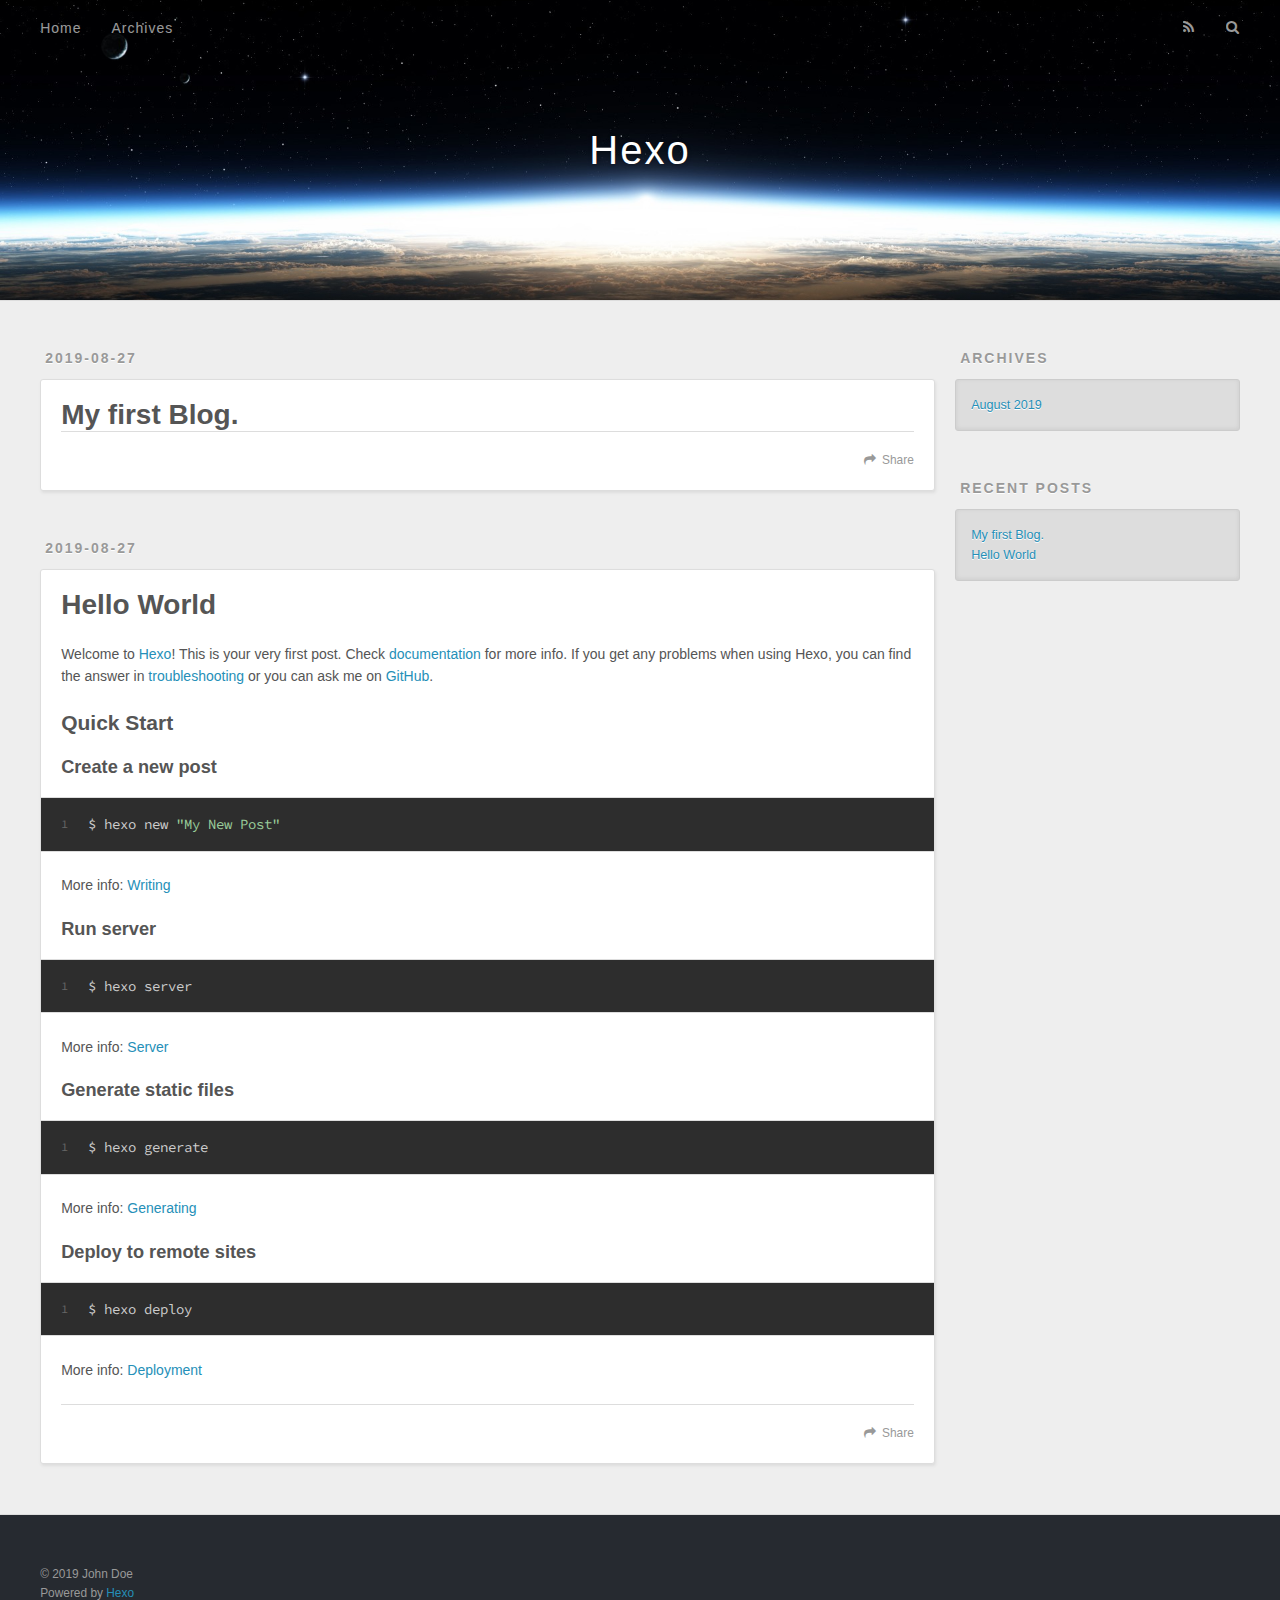
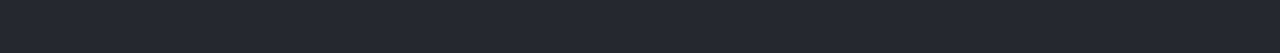
==== index.html @ 5a2c434a "Site updated: 2019-08-27 12:58:45" ====
<!DOCTYPE html>
<html>
<head><meta name="generator" content="Hexo 3.9.0">
  <meta charset="utf-8">
  

  
  <title>Hexo</title>
  <meta name="viewport" content="width=device-width, initial-scale=1, maximum-scale=1">
  <meta property="og:type" content="website">
<meta property="og:title" content="Hexo">
<meta property="og:url" content="http://yoursite.com/index.html">
<meta property="og:site_name" content="Hexo">
<meta property="og:locale" content="en">
<meta name="twitter:card" content="summary">
<meta name="twitter:title" content="Hexo">
  
    <link rel="alternate" href="/atom.xml" title="Hexo" type="application/atom+xml">
  
  
    <link rel="icon" href="/favicon.png">
  
  
    <link href="//fonts.googleapis.com/css?family=Source+Code+Pro" rel="stylesheet" type="text/css">
  
  <link rel="stylesheet" href="/css/style.css">
</head>
</html>
<body>
  <div id="container">
    <div id="wrap">
      <header id="header">
  <div id="banner"></div>
  <div id="header-outer" class="outer">
    <div id="header-title" class="inner">
      <h1 id="logo-wrap">
        <a href="/" id="logo">Hexo</a>
      </h1>
      
    </div>
    <div id="header-inner" class="inner">
      <nav id="main-nav">
        <a id="main-nav-toggle" class="nav-icon"></a>
        
          <a class="main-nav-link" href="/">Home</a>
        
          <a class="main-nav-link" href="/archives">Archives</a>
        
      </nav>
      <nav id="sub-nav">
        
          <a id="nav-rss-link" class="nav-icon" href="/atom.xml" title="RSS Feed"></a>
        
        <a id="nav-search-btn" class="nav-icon" title="Search"></a>
      </nav>
      <div id="search-form-wrap">
        <form action="//google.com/search" method="get" accept-charset="UTF-8" class="search-form"><input type="search" name="q" class="search-form-input" placeholder="Search"><button type="submit" class="search-form-submit">&#xF002;</button><input type="hidden" name="sitesearch" value="http://yoursite.com"></form>
      </div>
    </div>
  </div>
</header>
      <div class="outer">
        <section id="main">
  
    <article id="post-My-first-Blog" class="article article-type-post" itemscope itemprop="blogPost">
  <div class="article-meta">
    <a href="/2019/08/27/My-first-Blog/" class="article-date">
  <time datetime="2019-08-27T04:53:57.000Z" itemprop="datePublished">2019-08-27</time>
</a>
    
  </div>
  <div class="article-inner">
    
    
      <header class="article-header">
        
  
    <h1 itemprop="name">
      <a class="article-title" href="/2019/08/27/My-first-Blog/">My first Blog.</a>
    </h1>
  

      </header>
    
    <div class="article-entry" itemprop="articleBody">
      
        
      
    </div>
    <footer class="article-footer">
      <a data-url="http://yoursite.com/2019/08/27/My-first-Blog/" data-id="cjztd1ftv000000v0ubh4pvu0" class="article-share-link">Share</a>
      
      
    </footer>
  </div>
  
</article>


  
    <article id="post-hello-world" class="article article-type-post" itemscope itemprop="blogPost">
  <div class="article-meta">
    <a href="/2019/08/27/hello-world/" class="article-date">
  <time datetime="2019-08-27T04:44:24.882Z" itemprop="datePublished">2019-08-27</time>
</a>
    
  </div>
  <div class="article-inner">
    
    
      <header class="article-header">
        
  
    <h1 itemprop="name">
      <a class="article-title" href="/2019/08/27/hello-world/">Hello World</a>
    </h1>
  

      </header>
    
    <div class="article-entry" itemprop="articleBody">
      
        <p>Welcome to <a href="https://hexo.io/" target="_blank" rel="noopener">Hexo</a>! This is your very first post. Check <a href="https://hexo.io/docs/" target="_blank" rel="noopener">documentation</a> for more info. If you get any problems when using Hexo, you can find the answer in <a href="https://hexo.io/docs/troubleshooting.html" target="_blank" rel="noopener">troubleshooting</a> or you can ask me on <a href="https://github.com/hexojs/hexo/issues" target="_blank" rel="noopener">GitHub</a>.</p>
<h2 id="Quick-Start"><a href="#Quick-Start" class="headerlink" title="Quick Start"></a>Quick Start</h2><h3 id="Create-a-new-post"><a href="#Create-a-new-post" class="headerlink" title="Create a new post"></a>Create a new post</h3><figure class="highlight bash"><table><tr><td class="gutter"><pre><span class="line">1</span><br></pre></td><td class="code"><pre><span class="line">$ hexo new <span class="string">"My New Post"</span></span><br></pre></td></tr></table></figure>

<p>More info: <a href="https://hexo.io/docs/writing.html" target="_blank" rel="noopener">Writing</a></p>
<h3 id="Run-server"><a href="#Run-server" class="headerlink" title="Run server"></a>Run server</h3><figure class="highlight bash"><table><tr><td class="gutter"><pre><span class="line">1</span><br></pre></td><td class="code"><pre><span class="line">$ hexo server</span><br></pre></td></tr></table></figure>

<p>More info: <a href="https://hexo.io/docs/server.html" target="_blank" rel="noopener">Server</a></p>
<h3 id="Generate-static-files"><a href="#Generate-static-files" class="headerlink" title="Generate static files"></a>Generate static files</h3><figure class="highlight bash"><table><tr><td class="gutter"><pre><span class="line">1</span><br></pre></td><td class="code"><pre><span class="line">$ hexo generate</span><br></pre></td></tr></table></figure>

<p>More info: <a href="https://hexo.io/docs/generating.html" target="_blank" rel="noopener">Generating</a></p>
<h3 id="Deploy-to-remote-sites"><a href="#Deploy-to-remote-sites" class="headerlink" title="Deploy to remote sites"></a>Deploy to remote sites</h3><figure class="highlight bash"><table><tr><td class="gutter"><pre><span class="line">1</span><br></pre></td><td class="code"><pre><span class="line">$ hexo deploy</span><br></pre></td></tr></table></figure>

<p>More info: <a href="https://hexo.io/docs/deployment.html" target="_blank" rel="noopener">Deployment</a></p>

      
    </div>
    <footer class="article-footer">
      <a data-url="http://yoursite.com/2019/08/27/hello-world/" data-id="cjztd1fuc000100v0i3fb5rb4" class="article-share-link">Share</a>
      
      
    </footer>
  </div>
  
</article>


  


</section>
        
          <aside id="sidebar">
  
    

  
    

  
    
  
    
  <div class="widget-wrap">
    <h3 class="widget-title">Archives</h3>
    <div class="widget">
      <ul class="archive-list"><li class="archive-list-item"><a class="archive-list-link" href="/archives/2019/08/">August 2019</a></li></ul>
    </div>
  </div>


  
    
  <div class="widget-wrap">
    <h3 class="widget-title">Recent Posts</h3>
    <div class="widget">
      <ul>
        
          <li>
            <a href="/2019/08/27/My-first-Blog/">My first Blog.</a>
          </li>
        
          <li>
            <a href="/2019/08/27/hello-world/">Hello World</a>
          </li>
        
      </ul>
    </div>
  </div>

  
</aside>
        
      </div>
      <footer id="footer">
  
  <div class="outer">
    <div id="footer-info" class="inner">
      &copy; 2019 John Doe<br>
      Powered by <a href="http://hexo.io/" target="_blank">Hexo</a>
    </div>
  </div>
</footer>
    </div>
    <nav id="mobile-nav">
  
    <a href="/" class="mobile-nav-link">Home</a>
  
    <a href="/archives" class="mobile-nav-link">Archives</a>
  
</nav>
    

<script src="//ajax.googleapis.com/ajax/libs/jquery/2.0.3/jquery.min.js"></script>


  <link rel="stylesheet" href="/fancybox/jquery.fancybox.css">
  <script src="/fancybox/jquery.fancybox.pack.js"></script>


<script src="/js/script.js"></script>



  </div>
</body>
</html>
---- css/style.css ----
body {
  width: 100%;
}
body:before,
body:after {
  content: "";
  display: table;
}
body:after {
  clear: both;
}
html,
body,
div,
span,
applet,
object,
iframe,
h1,
h2,
h3,
h4,
h5,
h6,
p,
blockquote,
pre,
a,
abbr,
acronym,
address,
big,
cite,
code,
del,
dfn,
em,
img,
ins,
kbd,
q,
s,
samp,
small,
strike,
strong,
sub,
sup,
tt,
var,
dl,
dt,
dd,
ol,
ul,
li,
fieldset,
form,
label,
legend,
table,
caption,
tbody,
tfoot,
thead,
tr,
th,
td {
  margin: 0;
  padding: 0;
  border: 0;
  outline: 0;
  font-weight: inherit;
  font-style: inherit;
  font-family: inherit;
  font-size: 100%;
  vertical-align: baseline;
}
body {
  line-height: 1;
  color: #000;
  background: #fff;
}
ol,
ul {
  list-style: none;
}
table {
  border-collapse: separate;
  border-spacing: 0;
  vertical-align: middle;
}
caption,
th,
td {
  text-align: left;
  font-weight: normal;
  vertical-align: middle;
}
a img {
  border: none;
}
input,
button {
  margin: 0;
  padding: 0;
}
input::-moz-focus-inner,
button::-moz-focus-inner {
  border: 0;
  padding: 0;
}
@font-face {
  font-family: FontAwesome;
  font-style: normal;
  font-weight: normal;
  src: url("fonts/fontawesome-webfont.eot?v=#4.0.3");
  src: url("fonts/fontawesome-webfont.eot?#iefix&v=#4.0.3") format("embedded-opentype"), url("fonts/fontawesome-webfont.woff?v=#4.0.3") format("woff"), url("fonts/fontawesome-webfont.ttf?v=#4.0.3") format("truetype"), url("fonts/fontawesome-webfont.svg#fontawesomeregular?v=#4.0.3") format("svg");
}
html,
body,
#container {
  height: 100%;
}
body {
  background: #eee;
  font: 14px -apple-system, BlinkMacSystemFont, "Segoe UI", "Roboto", "Oxygen", "Ubuntu", "Cantarell", "Fira Sans", "Droid Sans", "Helvetica Neue", sans-serif;
  -webkit-text-size-adjust: 100%;
}
.outer {
  max-width: 1220px;
  margin: 0 auto;
  padding: 0 20px;
}
.outer:before,
.outer:after {
  content: "";
  display: table;
}
.outer:after {
  clear: both;
}
.inner {
  display: inline;
  float: left;
  width: 98.33333333333333%;
  margin: 0 0.833333333333333%;
}
.left,
.alignleft {
  float: left;
}
.right,
.alignright {
  float: right;
}
.clear {
  clear: both;
}
#container {
  position: relative;
}
.mobile-nav-on {
  overflow: hidden;
}
#wrap {
  height: 100%;
  width: 100%;
  position: absolute;
  top: 0;
  left: 0;
  -webkit-transition: 0.2s ease-out;
  -moz-transition: 0.2s ease-out;
  -ms-transition: 0.2s ease-out;
  transition: 0.2s ease-out;
  z-index: 1;
  background: #eee;
}
.mobile-nav-on #wrap {
  left: 280px;
}
@media screen and (min-width: 768px) {
  #main {
    display: inline;
    float: left;
    width: 73.33333333333333%;
    margin: 0 0.833333333333333%;
  }
}
.article-date,
.article-category-link,
.archive-year,
.widget-title {
  text-decoration: none;
  text-transform: uppercase;
  letter-spacing: 2px;
  color: #999;
  margin-bottom: 1em;
  margin-left: 5px;
  line-height: 1em;
  text-shadow: 0 1px #fff;
  font-weight: bold;
}
.article-inner,
.archive-article-inner {
  background: #fff;
  -webkit-box-shadow: 1px 2px 3px #ddd;
  box-shadow: 1px 2px 3px #ddd;
  border: 1px solid #ddd;
  border-radius: 3px;
}
.article-entry h1,
.widget h1 {
  font-size: 2em;
}
.article-entry h2,
.widget h2 {
  font-size: 1.5em;
}
.article-entry h3,
.widget h3 {
  font-size: 1.3em;
}
.article-entry h4,
.widget h4 {
  font-size: 1.2em;
}
.article-entry h5,
.widget h5 {
  font-size: 1em;
}
.article-entry h6,
.widget h6 {
  font-size: 1em;
  color: #999;
}
.article-entry hr,
.widget hr {
  border: 1px dashed #ddd;
}
.article-entry strong,
.widget strong {
  font-weight: bold;
}
.article-entry em,
.widget em,
.article-entry cite,
.widget cite {
  font-style: italic;
}
.article-entry sup,
.widget sup,
.article-entry sub,
.widget sub {
  font-size: 0.75em;
  line-height: 0;
  position: relative;
  vertical-align: baseline;
}
.article-entry sup,
.widget sup {
  top: -0.5em;
}
.article-entry sub,
.widget sub {
  bottom: -0.2em;
}
.article-entry small,
.widget small {
  font-size: 0.85em;
}
.article-entry acronym,
.widget acronym,
.article-entry abbr,
.widget abbr {
  border-bottom: 1px dotted;
}
.article-entry ul,
.widget ul,
.article-entry ol,
.widget ol,
.article-entry dl,
.widget dl {
  margin: 0 20px;
  line-height: 1.6em;
}
.article-entry ul ul,
.widget ul ul,
.article-entry ol ul,
.widget ol ul,
.article-entry ul ol,
.widget ul ol,
.article-entry ol ol,
.widget ol ol {
  margin-top: 0;
  margin-bottom: 0;
}
.article-entry ul,
.widget ul {
  list-style: disc;
}
.article-entry ol,
.widget ol {
  list-style: decimal;
}
.article-entry dt,
.widget dt {
  font-weight: bold;
}
#header {
  height: 300px;
  position: relative;
  border-bottom: 1px solid #ddd;
}
#header:before,
#header:after {
  content: "";
  position: absolute;
  left: 0;
  right: 0;
  height: 40px;
}
#header:before {
  top: 0;
  background: -webkit-linear-gradient(rgba(0,0,0,0.2), transparent);
  background: -moz-linear-gradient(rgba(0,0,0,0.2), transparent);
  background: -ms-linear-gradient(rgba(0,0,0,0.2), transparent);
  background: linear-gradient(rgba(0,0,0,0.2), transparent);
}
#header:after {
  bottom: 0;
  background: -webkit-linear-gradient(transparent, rgba(0,0,0,0.2));
  background: -moz-linear-gradient(transparent, rgba(0,0,0,0.2));
  background: -ms-linear-gradient(transparent, rgba(0,0,0,0.2));
  background: linear-gradient(transparent, rgba(0,0,0,0.2));
}
#header-outer {
  height: 100%;
  position: relative;
}
#header-inner {
  position: relative;
  overflow: hidden;
}
#banner {
  position: absolute;
  top: 0;
  left: 0;
  width: 100%;
  height: 100%;
  background: url("images/banner.jpg") center #000;
  -webkit-background-size: cover;
  -moz-background-size: cover;
  background-size: cover;
  z-index: -1;
}
#header-title {
  text-align: center;
  height: 40px;
  position: absolute;
  top: 50%;
  left: 0;
  margin-top: -20px;
}
#logo,
#subtitle {
  text-decoration: none;
  color: #fff;
  font-weight: 300;
  text-shadow: 0 1px 4px rgba(0,0,0,0.3);
}
#logo {
  font-size: 40px;
  line-height: 40px;
  letter-spacing: 2px;
}
#subtitle {
  font-size: 16px;
  line-height: 16px;
  letter-spacing: 1px;
}
#subtitle-wrap {
  margin-top: 16px;
}
#main-nav {
  float: left;
  margin-left: -15px;
}
.nav-icon,
.main-nav-link {
  float: left;
  color: #fff;
  opacity: 0.6;
  text-decoration: none;
  text-shadow: 0 1px rgba(0,0,0,0.2);
  -webkit-transition: opacity 0.2s;
  -moz-transition: opacity 0.2s;
  -ms-transition: opacity 0.2s;
  transition: opacity 0.2s;
  display: block;
  padding: 20px 15px;
}
.nav-icon:hover,
.main-nav-link:hover {
  opacity: 1;
}
.nav-icon {
  font-family: FontAwesome;
  text-align: center;
  font-size: 14px;
  width: 14px;
  height: 14px;
  padding: 20px 15px;
  position: relative;
  cursor: pointer;
}
.main-nav-link {
  font-weight: 300;
  letter-spacing: 1px;
}
@media screen and (max-width: 479px) {
  .main-nav-link {
    display: none;
  }
}
#main-nav-toggle {
  display: none;
}
#main-nav-toggle:before {
  content: "\f0c9";
}
@media screen and (max-width: 479px) {
  #main-nav-toggle {
    display: block;
  }
}
#sub-nav {
  float: right;
  margin-right: -15px;
}
#nav-rss-link:before {
  content: "\f09e";
}
#nav-search-btn:before {
  content: "\f002";
}
#search-form-wrap {
  position: absolute;
  top: 15px;
  width: 150px;
  height: 30px;
  right: -150px;
  opacity: 0;
  -webkit-transition: 0.2s ease-out;
  -moz-transition: 0.2s ease-out;
  -ms-transition: 0.2s ease-out;
  transition: 0.2s ease-out;
}
#search-form-wrap.on {
  opacity: 1;
  right: 0;
}
@media screen and (max-width: 479px) {
  #search-form-wrap {
    width: 100%;
    right: -100%;
  }
}
.search-form {
  position: absolute;
  top: 0;
  left: 0;
  right: 0;
  background: #fff;
  padding: 5px 15px;
  border-radius: 15px;
  -webkit-box-shadow: 0 0 10px rgba(0,0,0,0.3);
  box-shadow: 0 0 10px rgba(0,0,0,0.3);
}
.search-form-input {
  border: none;
  background: none;
  color: #555;
  width: 100%;
  font: 13px -apple-system, BlinkMacSystemFont, "Segoe UI", "Roboto", "Oxygen", "Ubuntu", "Cantarell", "Fira Sans", "Droid Sans", "Helvetica Neue", sans-serif;
  outline: none;
}
.search-form-input::-webkit-search-results-decoration,
.search-form-input::-webkit-search-cancel-button {
  -webkit-appearance: none;
}
.search-form-submit {
  position: absolute;
  top: 50%;
  right: 10px;
  margin-top: -7px;
  font: 13px FontAwesome;
  border: none;
  background: none;
  color: #bbb;
  cursor: pointer;
}
.search-form-submit:hover,
.search-form-submit:focus {
  color: #777;
}
.article {
  margin: 50px 0;
}
.article-inner {
  overflow: hidden;
}
.article-meta:before,
.article-meta:after {
  content: "";
  display: table;
}
.article-meta:after {
  clear: both;
}
.article-date {
  float: left;
}
.article-category {
  float: left;
  line-height: 1em;
  color: #ccc;
  text-shadow: 0 1px #fff;
  margin-left: 8px;
}
.article-category:before {
  content: "\2022";
}
.article-category-link {
  margin: 0 12px 1em;
}
.article-header {
  padding: 20px 20px 0;
}
.article-title {
  text-decoration: none;
  font-size: 2em;
  font-weight: bold;
  color: #555;
  line-height: 1.1em;
  -webkit-transition: color 0.2s;
  -moz-transition: color 0.2s;
  -ms-transition: color 0.2s;
  transition: color 0.2s;
}
a.article-title:hover {
  color: #258fb8;
}
.article-entry {
  color: #555;
  padding: 0 20px;
}
.article-entry:before,
.article-entry:after {
  content: "";
  display: table;
}
.article-entry:after {
  clear: both;
}
.article-entry p,
.article-entry table {
  line-height: 1.6em;
  margin: 1.6em 0;
}
.article-entry h1,
.article-entry h2,
.article-entry h3,
.article-entry h4,
.article-entry h5,
.article-entry h6 {
  font-weight: bold;
}
.article-entry h1,
.article-entry h2,
.article-entry h3,
.article-entry h4,
.article-entry h5,
.article-entry h6 {
  line-height: 1.1em;
  margin: 1.1em 0;
}
.article-entry a {
  color: #258fb8;
  text-decoration: none;
}
.article-entry a:hover {
  text-decoration: underline;
}
.article-entry ul,
.article-entry ol,
.article-entry dl {
  margin-top: 1.6em;
  margin-bottom: 1.6em;
}
.article-entry img,
.article-entry video {
  max-width: 100%;
  height: auto;
  display: block;
  margin: auto;
}
.article-entry iframe {
  border: none;
}
.article-entry table {
  width: 100%;
  border-collapse: collapse;
  border-spacing: 0;
}
.article-entry th {
  font-weight: bold;
  border-bottom: 3px solid #ddd;
  padding-bottom: 0.5em;
}
.article-entry td {
  border-bottom: 1px solid #ddd;
  padding: 10px 0;
}
.article-entry blockquote {
  font-family: Georgia, "Times New Roman", serif;
  font-size: 1.4em;
  margin: 1.6em 20px;
  text-align: center;
}
.article-entry blockquote footer {
  font-size: 14px;
  margin: 1.6em 0;
  font-family: -apple-system, BlinkMacSystemFont, "Segoe UI", "Roboto", "Oxygen", "Ubuntu", "Cantarell", "Fira Sans", "Droid Sans", "Helvetica Neue", sans-serif;
}
.article-entry blockquote footer cite:before {
  content: "—";
  padding: 0 0.5em;
}
.article-entry .pullquote {
  text-align: left;
  width: 45%;
  margin: 0;
}
.article-entry .pullquote.left {
  margin-left: 0.5em;
  margin-right: 1em;
}
.article-entry .pullquote.right {
  margin-right: 0.5em;
  margin-left: 1em;
}
.article-entry .caption {
  color: #999;
  display: block;
  font-size: 0.9em;
  margin-top: 0.5em;
  position: relative;
  text-align: center;
}
.article-entry .video-container {
  position: relative;
  padding-top: 56.25%;
  height: 0;
  overflow: hidden;
}
.article-entry .video-container iframe,
.article-entry .video-container object,
.article-entry .video-container embed {
  position: absolute;
  top: 0;
  left: 0;
  width: 100%;
  height: 100%;
  margin-top: 0;
}
.article-more-link a {
  display: inline-block;
  line-height: 1em;
  padding: 6px 15px;
  border-radius: 15px;
  background: #eee;
  color: #999;
  text-shadow: 0 1px #fff;
  text-decoration: none;
}
.article-more-link a:hover {
  background: #258fb8;
  color: #fff;
  text-decoration: none;
  text-shadow: 0 1px #1e7293;
}
.article-footer {
  font-size: 0.85em;
  line-height: 1.6em;
  border-top: 1px solid #ddd;
  padding-top: 1.6em;
  margin: 0 20px 20px;
}
.article-footer:before,
.article-footer:after {
  content: "";
  display: table;
}
.article-footer:after {
  clear: both;
}
.article-footer a {
  color: #999;
  text-decoration: none;
}
.article-footer a:hover {
  color: #555;
}
.article-tag-list-item {
  float: left;
  margin-right: 10px;
}
.article-tag-list-link:before {
  content: "#";
}
.article-comment-link {
  float: right;
}
.article-comment-link:before {
  content: "\f075";
  font-family: FontAwesome;
  padding-right: 8px;
}
.article-share-link {
  cursor: pointer;
  float: right;
  margin-left: 20px;
}
.article-share-link:before {
  content: "\f064";
  font-family: FontAwesome;
  padding-right: 6px;
}
#article-nav {
  position: relative;
}
#article-nav:before,
#article-nav:after {
  content: "";
  display: table;
}
#article-nav:after {
  clear: both;
}
@media screen and (min-width: 768px) {
  #article-nav {
    margin: 50px 0;
  }
  #article-nav:before {
    width: 8px;
    height: 8px;
    position: absolute;
    top: 50%;
    left: 50%;
    margin-top: -4px;
    margin-left: -4px;
    content: "";
    border-radius: 50%;
    background: #ddd;
    -webkit-box-shadow: 0 1px 2px #fff;
    box-shadow: 0 1px 2px #fff;
  }
}
.article-nav-link-wrap {
  text-decoration: none;
  text-shadow: 0 1px #fff;
  color: #999;
  -webkit-box-sizing: border-box;
  -moz-box-sizing: border-box;
  box-sizing: border-box;
  margin-top: 50px;
  text-align: center;
  display: block;
}
.article-nav-link-wrap:hover {
  color: #555;
}
@media screen and (min-width: 768px) {
  .article-nav-link-wrap {
    width: 50%;
    margin-top: 0;
  }
}
@media screen and (min-width: 768px) {
  #article-nav-newer {
    float: left;
    text-align: right;
    padding-right: 20px;
  }
}
@media screen and (min-width: 768px) {
  #article-nav-older {
    float: right;
    text-align: left;
    padding-left: 20px;
  }
}
.article-nav-caption {
  text-transform: uppercase;
  letter-spacing: 2px;
  color: #ddd;
  line-height: 1em;
  font-weight: bold;
}
#article-nav-newer .article-nav-caption {
  margin-right: -2px;
}
.article-nav-title {
  font-size: 0.85em;
  line-height: 1.6em;
  margin-top: 0.5em;
}
.article-share-box {
  position: absolute;
  display: none;
  background: #fff;
  -webkit-box-shadow: 1px 2px 10px rgba(0,0,0,0.2);
  box-shadow: 1px 2px 10px rgba(0,0,0,0.2);
  border-radius: 3px;
  margin-left: -145px;
  overflow: hidden;
  z-index: 1;
}
.article-share-box.on {
  display: block;
}
.article-share-input {
  width: 100%;
  background: none;
  -webkit-box-sizing: border-box;
  -moz-box-sizing: border-box;
  box-sizing: border-box;
  font: 14px -apple-system, BlinkMacSystemFont, "Segoe UI", "Roboto", "Oxygen", "Ubuntu", "Cantarell", "Fira Sans", "Droid Sans", "Helvetica Neue", sans-serif;
  padding: 0 15px;
  color: #555;
  outline: none;
  border: 1px solid #ddd;
  border-radius: 3px 3px 0 0;
  height: 36px;
  line-height: 36px;
}
.article-share-links {
  background: #eee;
}
.article-share-links:before,
.article-share-links:after {
  content: "";
  display: table;
}
.article-share-links:after {
  clear: both;
}
.article-share-twitter,
.article-share-facebook,
.article-share-pinterest,
.article-share-google {
  width: 50px;
  height: 36px;
  display: block;
  float: left;
  position: relative;
  color: #999;
  text-shadow: 0 1px #fff;
}
.article-share-twitter:before,
.article-share-facebook:before,
.article-share-pinterest:before,
.article-share-google:before {
  font-size: 20px;
  font-family: FontAwesome;
  width: 20px;
  height: 20px;
  position: absolute;
  top: 50%;
  left: 50%;
  margin-top: -10px;
  margin-left: -10px;
  text-align: center;
}
.article-share-twitter:hover,
.article-share-facebook:hover,
.article-share-pinterest:hover,
.article-share-google:hover {
  color: #fff;
}
.article-share-twitter:before {
  content: "\f099";
}
.article-share-twitter:hover {
  background: #00aced;
  text-shadow: 0 1px #008abe;
}
.article-share-facebook:before {
  content: "\f09a";
}
.article-share-facebook:hover {
  background: #3b5998;
  text-shadow: 0 1px #2f477a;
}
.article-share-pinterest:before {
  content: "\f0d2";
}
.article-share-pinterest:hover {
  background: #cb2027;
  text-shadow: 0 1px #a21a1f;
}
.article-share-google:before {
  content: "\f0d5";
}
.article-share-google:hover {
  background: #dd4b39;
  text-shadow: 0 1px #be3221;
}
.article-gallery {
  background: #000;
  position: relative;
}
.article-gallery-photos {
  position: relative;
  overflow: hidden;
}
.article-gallery-img {
  display: none;
  max-width: 100%;
}
.article-gallery-img:first-child {
  display: block;
}
.article-gallery-img.loaded {
  position: absolute;
  display: block;
}
.article-gallery-img img {
  display: block;
  max-width: 100%;
  margin: 0 auto;
}
#comments {
  background: #fff;
  -webkit-box-shadow: 1px 2px 3px #ddd;
  box-shadow: 1px 2px 3px #ddd;
  padding: 20px;
  border: 1px solid #ddd;
  border-radius: 3px;
  margin: 50px 0;
}
#comments a {
  color: #258fb8;
}
.archives-wrap {
  margin: 50px 0;
}
.archives:before,
.archives:after {
  content: "";
  display: table;
}
.archives:after {
  clear: both;
}
.archive-year-wrap {
  margin-bottom: 1em;
}
.archives {
  -webkit-column-gap: 10px;
  -moz-column-gap: 10px;
  column-gap: 10px;
}
@media screen and (min-width: 480px) and (max-width: 767px) {
  .archives {
    -webkit-column-count: 2;
    -moz-column-count: 2;
    column-count: 2;
  }
}
@media screen and (min-width: 768px) {
  .archives {
    -webkit-column-count: 3;
    -moz-column-count: 3;
    column-count: 3;
  }
}
.archive-article {
  -webkit-column-break-inside: avoid;
  page-break-inside: avoid;
  overflow: hidden;
  break-inside: avoid-column;
}
.archive-article-inner {
  padding: 10px;
  margin-bottom: 15px;
}
.archive-article-title {
  text-decoration: none;
  font-weight: bold;
  color: #555;
  -webkit-transition: color 0.2s;
  -moz-transition: color 0.2s;
  -ms-transition: color 0.2s;
  transition: color 0.2s;
  line-height: 1.6em;
}
.archive-article-title:hover {
  color: #258fb8;
}
.archive-article-footer {
  margin-top: 1em;
}
.archive-article-date {
  color: #999;
  text-decoration: none;
  font-size: 0.85em;
  line-height: 1em;
  margin-bottom: 0.5em;
  display: block;
}
#page-nav {
  margin: 50px auto;
  background: #fff;
  -webkit-box-shadow: 1px 2px 3px #ddd;
  box-shadow: 1px 2px 3px #ddd;
  border: 1px solid #ddd;
  border-radius: 3px;
  text-align: center;
  color: #999;
  overflow: hidden;
}
#page-nav:before,
#page-nav:after {
  content: "";
  display: table;
}
#page-nav:after {
  clear: both;
}
#page-nav a,
#page-nav span {
  padding: 10px 20px;
  line-height: 1;
  height: 2ex;
}
#page-nav a {
  color: #999;
  text-decoration: none;
}
#page-nav a:hover {
  background: #999;
  color: #fff;
}
#page-nav .prev {
  float: left;
}
#page-nav .next {
  float: right;
}
#page-nav .page-number {
  display: inline-block;
}
@media screen and (max-width: 479px) {
  #page-nav .page-number {
    display: none;
  }
}
#page-nav .current {
  color: #555;
  font-weight: bold;
}
#page-nav .space {
  color: #ddd;
}
#footer {
  background: #262a30;
  padding: 50px 0;
  border-top: 1px solid #ddd;
  color: #999;
}
#footer a {
  color: #258fb8;
  text-decoration: none;
}
#footer a:hover {
  text-decoration: underline;
}
#footer-info {
  line-height: 1.6em;
  font-size: 0.85em;
}
.article-entry pre,
.article-entry .highlight {
  background: #2d2d2d;
  margin: 0 -20px;
  padding: 15px 20px;
  border-style: solid;
  border-color: #ddd;
  border-width: 1px 0;
  overflow: auto;
  color: #ccc;
  line-height: 22.400000000000002px;
}
.article-entry .highlight .gutter pre,
.article-entry .gist .gist-file .gist-data .line-numbers {
  color: #666;
  font-size: 0.85em;
}
.article-entry pre,
.article-entry code {
  font-family: "Source Code Pro", Consolas, Monaco, Menlo, Consolas, monospace;
}
.article-entry code {
  background: #eee;
  text-shadow: 0 1px #fff;
  padding: 0 0.3em;
}
.article-entry pre code {
  background: none;
  text-shadow: none;
  padding: 0;
}
.article-entry .highlight pre {
  border: none;
  margin: 0;
  padding: 0;
}
.article-entry .highlight table {
  margin: 0;
  width: auto;
}
.article-entry .highlight td {
  border: none;
  padding: 0;
}
.article-entry .highlight figcaption {
  font-size: 0.85em;
  color: #999;
  line-height: 1em;
  margin-bottom: 1em;
}
.article-entry .highlight figcaption:before,
.article-entry .highlight figcaption:after {
  content: "";
  display: table;
}
.article-entry .highlight figcaption:after {
  clear: both;
}
.article-entry .highlight figcaption a {
  float: right;
}
.article-entry .highlight .gutter pre {
  text-align: right;
  padding-right: 20px;
}
.article-entry .highlight .line {
  height: 22.400000000000002px;
}
.article-entry .highlight .line.marked {
  background: #515151;
}
.article-entry .gist {
  margin: 0 -20px;
  border-style: solid;
  border-color: #ddd;
  border-width: 1px 0;
  background: #2d2d2d;
  padding: 15px 20px 15px 0;
}
.article-entry .gist .gist-file {
  border: none;
  font-family: "Source Code Pro", Consolas, Monaco, Menlo, Consolas, monospace;
  margin: 0;
}
.article-entry .gist .gist-file .gist-data {
  background: none;
  border: none;
}
.article-entry .gist .gist-file .gist-data .line-numbers {
  background: none;
  border: none;
  padding: 0 20px 0 0;
}
.article-entry .gist .gist-file .gist-data .line-data {
  padding: 0 !important;
}
.article-entry .gist .gist-file .highlight {
  margin: 0;
  padding: 0;
  border: none;
}
.article-entry .gist .gist-file .gist-meta {
  background: #2d2d2d;
  color: #999;
  font: 0.85em -apple-system, BlinkMacSystemFont, "Segoe UI", "Roboto", "Oxygen", "Ubuntu", "Cantarell", "Fira Sans", "Droid Sans", "Helvetica Neue", sans-serif;
  text-shadow: 0 0;
  padding: 0;
  margin-top: 1em;
  margin-left: 20px;
}
.article-entry .gist .gist-file .gist-meta a {
  color: #258fb8;
  font-weight: normal;
}
.article-entry .gist .gist-file .gist-meta a:hover {
  text-decoration: underline;
}
pre .comment,
pre .title {
  color: #999;
}
pre .variable,
pre .attribute,
pre .tag,
pre .regexp,
pre .ruby .constant,
pre .xml .tag .title,
pre .xml .pi,
pre .xml .doctype,
pre .html .doctype,
pre .css .id,
pre .css .class,
pre .css .pseudo {
  color: #f2777a;
}
pre .number,
pre .preprocessor,
pre .built_in,
pre .literal,
pre .params,
pre .constant {
  color: #f99157;
}
pre .class,
pre .ruby .class .title,
pre .css .rules .attribute {
  color: #9c9;
}
pre .string,
pre .value,
pre .inheritance,
pre .header,
pre .ruby .symbol,
pre .xml .cdata {
  color: #9c9;
}
pre .css .hexcolor {
  color: #6cc;
}
pre .function,
pre .python .decorator,
pre .python .title,
pre .ruby .function .title,
pre .ruby .title .keyword,
pre .perl .sub,
pre .javascript .title,
pre .coffeescript .title {
  color: #69c;
}
pre .keyword,
pre .javascript .function {
  color: #c9c;
}
@media screen and (max-width: 479px) {
  #mobile-nav {
    position: absolute;
    top: 0;
    left: 0;
    width: 280px;
    height: 100%;
    background: #191919;
    border-right: 1px solid #fff;
  }
}
@media screen and (max-width: 479px) {
  .mobile-nav-link {
    display: block;
    color: #999;
    text-decoration: none;
    padding: 15px 20px;
    font-weight: bold;
  }
  .mobile-nav-link:hover {
    color: #fff;
  }
}
@media screen and (min-width: 768px) {
  #sidebar {
    display: inline;
    float: left;
    width: 23.333333333333332%;
    margin: 0 0.833333333333333%;
  }
}
.widget-wrap {
  margin: 50px 0;
}
.widget {
  color: #777;
  text-shadow: 0 1px #fff;
  background: #ddd;
  -webkit-box-shadow: 0 -1px 4px #ccc inset;
  box-shadow: 0 -1px 4px #ccc inset;
  border: 1px solid #ccc;
  padding: 15px;
  border-radius: 3px;
}
.widget a {
  color: #258fb8;
  text-decoration: none;
}
.widget a:hover {
  text-decoration: underline;
}
.widget ul ul,
.widget ol ul,
.widget dl ul,
.widget ul ol,
.widget ol ol,
.widget dl ol,
.widget ul dl,
.widget ol dl,
.widget dl dl {
  margin-left: 15px;
  list-style: disc;
}
.widget {
  line-height: 1.6em;
  word-wrap: break-word;
  font-size: 0.9em;
}
.widget ul,
.widget ol {
  list-style: none;
  margin: 0;
}
.widget ul ul,
.widget ol ul,
.widget ul ol,
.widget ol ol {
  margin: 0 20px;
}
.widget ul ul,
.widget ol ul {
  list-style: disc;
}
.widget ul ol,
.widget ol ol {
  list-style: decimal;
}
.category-list-count,
.tag-list-count,
.archive-list-count {
  padding-left: 5px;
  color: #999;
  font-size: 0.85em;
}
.category-list-count:before,
.tag-list-count:before,
.archive-list-count:before {
  content: "(";
}
.category-list-count:after,
.tag-list-count:after,
.archive-list-count:after {
  content: ")";
}
.tagcloud a {
  margin-right: 5px;
  display: inline-block;
}
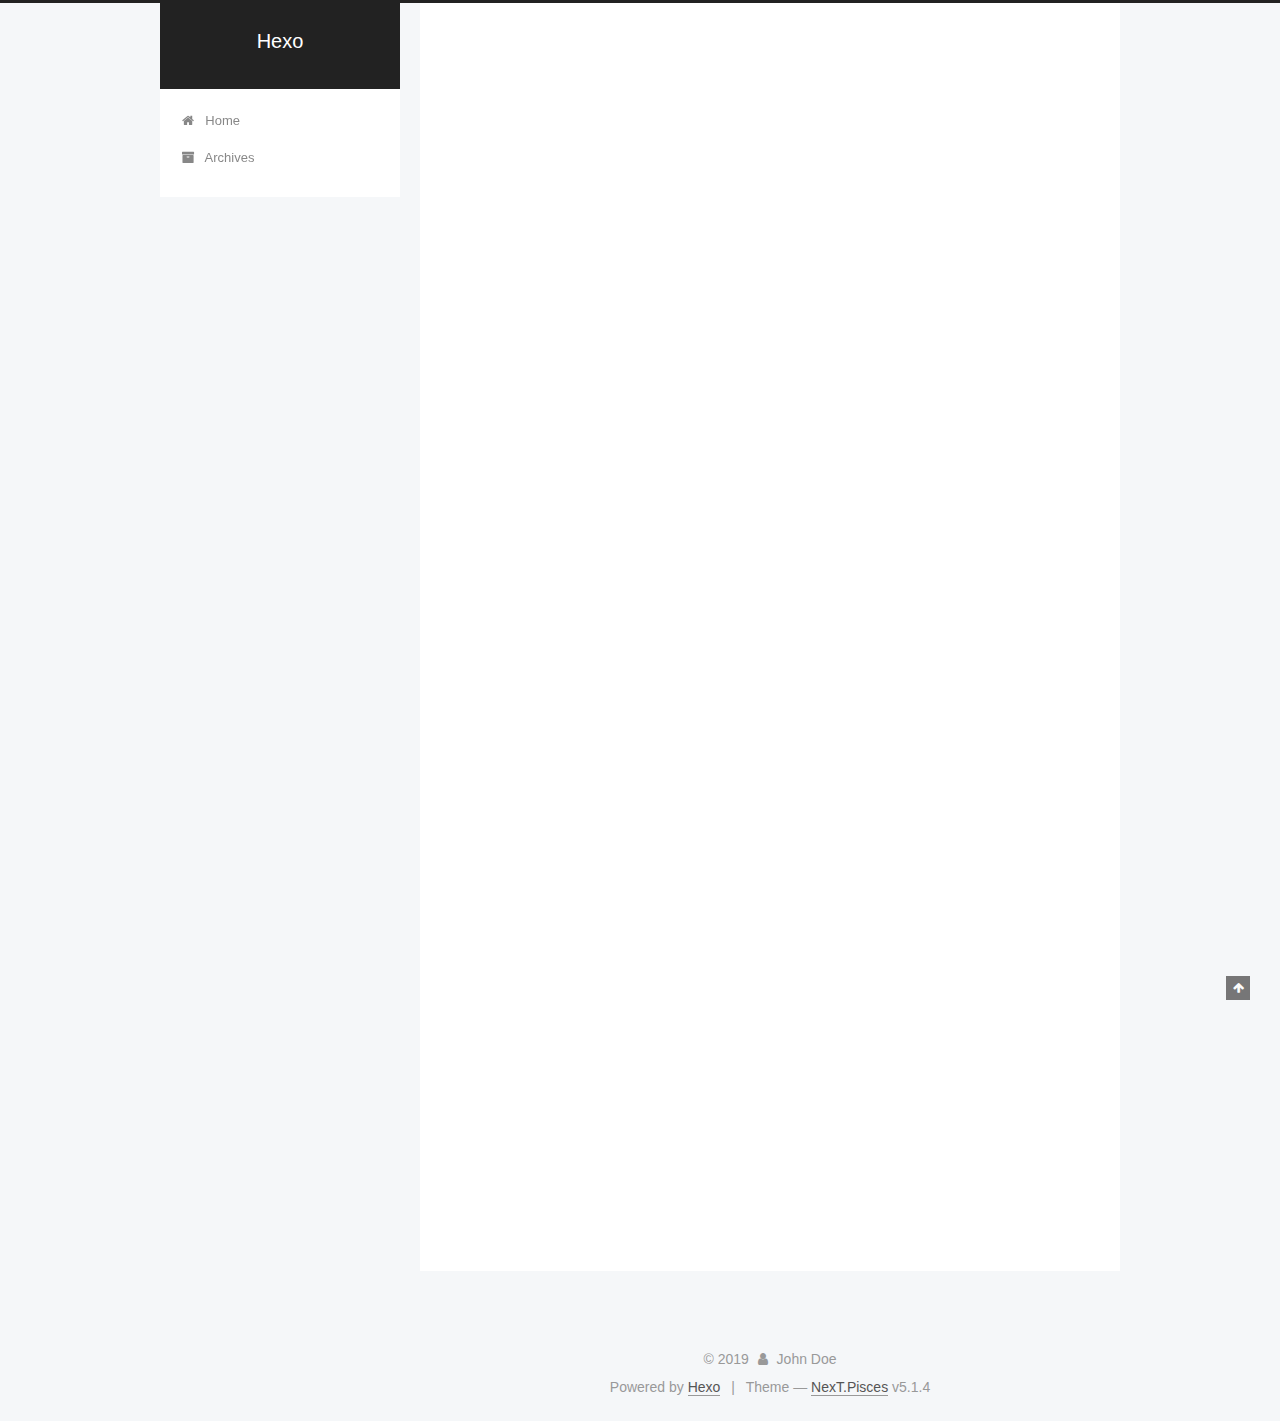
==== commit 376ed6a0: "Site updated: 2019-08-27 16:10:50" ====
--- a/index.html
+++ b/index.html
@@ -1,228 +1,746 @@
 <!DOCTYPE html>
-<html>
+
+
+
+  
+
+
+<html class="theme-next pisces use-motion" lang="en">
 <head><meta name="generator" content="Hexo 3.9.0">
-  <meta charset="utf-8">
-  
-
-  
-  <title>Hexo</title>
-  <meta name="viewport" content="width=device-width, initial-scale=1, maximum-scale=1">
-  <meta property="og:type" content="website">
+  <meta charset="UTF-8">
+<meta http-equiv="X-UA-Compatible" content="IE=edge">
+<meta name="viewport" content="width=device-width, initial-scale=1, maximum-scale=1">
+<meta name="theme-color" content="#222">
+
+
+
+
+
+
+
+
+
+<meta http-equiv="Cache-Control" content="no-transform">
+<meta http-equiv="Cache-Control" content="no-siteapp">
+
+
+
+
+
+
+
+
+
+
+
+
+
+
+
+
+  
+  
+  <link href="/lib/fancybox/source/jquery.fancybox.css?v=2.1.5" rel="stylesheet" type="text/css">
+
+
+
+
+
+
+
+<link href="/lib/font-awesome/css/font-awesome.min.css?v=4.6.2" rel="stylesheet" type="text/css">
+
+<link href="/css/main.css?v=5.1.4" rel="stylesheet" type="text/css">
+
+
+  <link rel="apple-touch-icon" sizes="180x180" href="/images/apple-touch-icon-next.png?v=5.1.4">
+
+
+  <link rel="icon" type="image/png" sizes="32x32" href="/images/favicon-32x32-next.png?v=5.1.4">
+
+
+  <link rel="icon" type="image/png" sizes="16x16" href="/images/favicon-16x16-next.png?v=5.1.4">
+
+
+  <link rel="mask-icon" href="/images/logo.svg?v=5.1.4" color="#222">
+
+
+
+
+
+  <meta name="keywords" content="Hexo, NexT">
+
+
+
+
+
+
+
+
+
+
+<meta property="og:type" content="website">
 <meta property="og:title" content="Hexo">
 <meta property="og:url" content="http://yoursite.com/index.html">
 <meta property="og:site_name" content="Hexo">
 <meta property="og:locale" content="en">
 <meta name="twitter:card" content="summary">
 <meta name="twitter:title" content="Hexo">
-  
-    <link rel="alternate" href="/atom.xml" title="Hexo" type="application/atom+xml">
-  
-  
-    <link rel="icon" href="/favicon.png">
-  
-  
-    <link href="//fonts.googleapis.com/css?family=Source+Code+Pro" rel="stylesheet" type="text/css">
-  
-  <link rel="stylesheet" href="/css/style.css">
+
+
+
+<script type="text/javascript" id="hexo.configurations">
+  var NexT = window.NexT || {};
+  var CONFIG = {
+    root: '/',
+    scheme: 'Pisces',
+    version: '5.1.4',
+    sidebar: {"position":"left","display":"post","offset":12,"b2t":false,"scrollpercent":false,"onmobile":false},
+    fancybox: true,
+    tabs: true,
+    motion: {"enable":true,"async":false,"transition":{"post_block":"fadeIn","post_header":"slideDownIn","post_body":"slideDownIn","coll_header":"slideLeftIn","sidebar":"slideUpIn"}},
+    duoshuo: {
+      userId: '0',
+      author: 'Author'
+    },
+    algolia: {
+      applicationID: '',
+      apiKey: '',
+      indexName: '',
+      hits: {"per_page":10},
+      labels: {"input_placeholder":"Search for Posts","hits_empty":"We didn't find any results for the search: ${query}","hits_stats":"${hits} results found in ${time} ms"}
+    }
+  };
+</script>
+
+
+
+  <link rel="canonical" href="http://yoursite.com/">
+
+
+
+
+
+  <title>Hexo</title>
+  
+
+
+
+
+
+
+
+
 </head>
-</html>
-<body>
-  <div id="container">
-    <div id="wrap">
-      <header id="header">
-  <div id="banner"></div>
-  <div id="header-outer" class="outer">
-    <div id="header-title" class="inner">
-      <h1 id="logo-wrap">
-        <a href="/" id="logo">Hexo</a>
-      </h1>
-      
+
+<body itemscope itemtype="http://schema.org/WebPage" lang="en">
+
+  
+  
+    
+  
+
+  <div class="container sidebar-position-left 
+  page-home">
+    <div class="headband"></div>
+
+    <header id="header" class="header" itemscope itemtype="http://schema.org/WPHeader">
+      <div class="header-inner"><div class="site-brand-wrapper">
+  <div class="site-meta ">
+    
+
+    <div class="custom-logo-site-title">
+      <a href="/" class="brand" rel="start">
+        <span class="logo-line-before"><i></i></span>
+        <span class="site-title">Hexo</span>
+        <span class="logo-line-after"><i></i></span>
+      </a>
     </div>
-    <div id="header-inner" class="inner">
-      <nav id="main-nav">
-        <a id="main-nav-toggle" class="nav-icon"></a>
-        
-          <a class="main-nav-link" href="/">Home</a>
-        
-          <a class="main-nav-link" href="/archives">Archives</a>
-        
-      </nav>
-      <nav id="sub-nav">
-        
-          <a id="nav-rss-link" class="nav-icon" href="/atom.xml" title="RSS Feed"></a>
-        
-        <a id="nav-search-btn" class="nav-icon" title="Search"></a>
-      </nav>
-      <div id="search-form-wrap">
-        <form action="//google.com/search" method="get" accept-charset="UTF-8" class="search-form"><input type="search" name="q" class="search-form-input" placeholder="Search"><button type="submit" class="search-form-submit">&#xF002;</button><input type="hidden" name="sitesearch" value="http://yoursite.com"></form>
-      </div>
+      
+        <p class="site-subtitle"></p>
+      
+  </div>
+
+  <div class="site-nav-toggle">
+    <button>
+      <span class="btn-bar"></span>
+      <span class="btn-bar"></span>
+      <span class="btn-bar"></span>
+    </button>
+  </div>
+</div>
+
+<nav class="site-nav">
+  
+
+  
+    <ul id="menu" class="menu">
+      
+        
+        <li class="menu-item menu-item-home">
+          <a href="/" rel="section">
+            
+              <i class="menu-item-icon fa fa-fw fa-home"></i> <br>
+            
+            Home
+          </a>
+        </li>
+      
+        
+        <li class="menu-item menu-item-archives">
+          <a href="/archives/" rel="section">
+            
+              <i class="menu-item-icon fa fa-fw fa-archive"></i> <br>
+            
+            Archives
+          </a>
+        </li>
+      
+
+      
+    </ul>
+  
+
+  
+</nav>
+
+
+
+ </div>
+    </header>
+
+    <main id="main" class="main">
+      <div class="main-inner">
+        <div class="content-wrap">
+          <div id="content" class="content">
+            
+  <section id="posts" class="posts-expand">
+    
+      
+
+  
+
+  
+  
+  
+
+  <article class="post post-type-normal" itemscope itemtype="http://schema.org/Article">
+  
+  
+  
+  <div class="post-block">
+    <link itemprop="mainEntityOfPage" href="http://yoursite.com/2019/08/27/My-first-Blog/">
+
+    <span hidden itemprop="author" itemscope itemtype="http://schema.org/Person">
+      <meta itemprop="name" content="John Doe">
+      <meta itemprop="description" content>
+      <meta itemprop="image" content="/images/avatar.gif">
+    </span>
+
+    <span hidden itemprop="publisher" itemscope itemtype="http://schema.org/Organization">
+      <meta itemprop="name" content="Hexo">
+    </span>
+
+    
+      <header class="post-header">
+
+        
+        
+          <h1 class="post-title" itemprop="name headline">
+                
+                <a class="post-title-link" href="/2019/08/27/My-first-Blog/" itemprop="url">My first Blog.</a></h1>
+        
+
+        <div class="post-meta">
+          <span class="post-time">
+            
+              <span class="post-meta-item-icon">
+                <i class="fa fa-calendar-o"></i>
+              </span>
+              
+                <span class="post-meta-item-text">Posted on</span>
+              
+              <time title="Post created" itemprop="dateCreated datePublished" datetime="2019-08-27T12:53:57+08:00">
+                2019-08-27
+              </time>
+            
+
+            
+
+            
+          </span>
+
+          
+
+          
+            
+          
+
+          
+          
+
+          
+
+          
+
+          
+
+        </div>
+      </header>
+    
+
+    
+    
+    
+    <div class="post-body" itemprop="articleBody">
+
+      
+      
+
+      
+        
+          
+            
+          
+        
+      
+    </div>
+    
+    
+    
+
+    
+
+    
+
+    
+
+    <footer class="post-footer">
+      
+
+      
+
+      
+
+      
+      
+        <div class="post-eof"></div>
+      
+    </footer>
+  </div>
+  
+  
+  
+  </article>
+
+
+    
+      
+
+  
+
+  
+  
+  
+
+  <article class="post post-type-normal" itemscope itemtype="http://schema.org/Article">
+  
+  
+  
+  <div class="post-block">
+    <link itemprop="mainEntityOfPage" href="http://yoursite.com/2019/08/27/hello-world/">
+
+    <span hidden itemprop="author" itemscope itemtype="http://schema.org/Person">
+      <meta itemprop="name" content="John Doe">
+      <meta itemprop="description" content>
+      <meta itemprop="image" content="/images/avatar.gif">
+    </span>
+
+    <span hidden itemprop="publisher" itemscope itemtype="http://schema.org/Organization">
+      <meta itemprop="name" content="Hexo">
+    </span>
+
+    
+      <header class="post-header">
+
+        
+        
+          <h1 class="post-title" itemprop="name headline">
+                
+                <a class="post-title-link" href="/2019/08/27/hello-world/" itemprop="url">Hello World</a></h1>
+        
+
+        <div class="post-meta">
+          <span class="post-time">
+            
+              <span class="post-meta-item-icon">
+                <i class="fa fa-calendar-o"></i>
+              </span>
+              
+                <span class="post-meta-item-text">Posted on</span>
+              
+              <time title="Post created" itemprop="dateCreated datePublished" datetime="2019-08-27T12:44:24+08:00">
+                2019-08-27
+              </time>
+            
+
+            
+
+            
+          </span>
+
+          
+
+          
+            
+          
+
+          
+          
+
+          
+
+          
+
+          
+
+        </div>
+      </header>
+    
+
+    
+    
+    
+    <div class="post-body" itemprop="articleBody">
+
+      
+      
+
+      
+        
+          
+            <p>Welcome to <a href="https://hexo.io/" target="_blank" rel="noopener">Hexo</a>! This is your very first post. Check <a href="https://hexo.io/docs/" target="_blank" rel="noopener">documentation</a> for more info. If you get any problems when using Hexo, you can find the answer in <a href="https://hexo.io/docs/troubleshooting.html" target="_blank" rel="noopener">troubleshooting</a> or you can ask me on <a href="https://github.com/hexojs/hexo/issues" target="_blank" rel="noopener">GitHub</a>.</p>
+<h2 id="Quick-Start"><a href="#Quick-Start" class="headerlink" title="Quick Start"></a>Quick Start</h2><h3 id="Create-a-new-post"><a href="#Create-a-new-post" class="headerlink" title="Create a new post"></a>Create a new post</h3><figure class="highlight bash"><table><tr><td class="gutter"><pre><span class="line">1</span><br></pre></td><td class="code"><pre><span class="line">$ hexo new <span class="string">"My New Post"</span></span><br></pre></td></tr></table></figure>
+
+<p>More info: <a href="https://hexo.io/docs/writing.html" target="_blank" rel="noopener">Writing</a></p>
+<h3 id="Run-server"><a href="#Run-server" class="headerlink" title="Run server"></a>Run server</h3><figure class="highlight bash"><table><tr><td class="gutter"><pre><span class="line">1</span><br></pre></td><td class="code"><pre><span class="line">$ hexo server</span><br></pre></td></tr></table></figure>
+
+<p>More info: <a href="https://hexo.io/docs/server.html" target="_blank" rel="noopener">Server</a></p>
+<h3 id="Generate-static-files"><a href="#Generate-static-files" class="headerlink" title="Generate static files"></a>Generate static files</h3><figure class="highlight bash"><table><tr><td class="gutter"><pre><span class="line">1</span><br></pre></td><td class="code"><pre><span class="line">$ hexo generate</span><br></pre></td></tr></table></figure>
+
+<p>More info: <a href="https://hexo.io/docs/generating.html" target="_blank" rel="noopener">Generating</a></p>
+<h3 id="Deploy-to-remote-sites"><a href="#Deploy-to-remote-sites" class="headerlink" title="Deploy to remote sites"></a>Deploy to remote sites</h3><figure class="highlight bash"><table><tr><td class="gutter"><pre><span class="line">1</span><br></pre></td><td class="code"><pre><span class="line">$ hexo deploy</span><br></pre></td></tr></table></figure>
+
+<p>More info: <a href="https://hexo.io/docs/deployment.html" target="_blank" rel="noopener">Deployment</a></p>
+
+          
+        
+      
+    </div>
+    
+    
+    
+
+    
+
+    
+
+    
+
+    <footer class="post-footer">
+      
+
+      
+
+      
+
+      
+      
+        <div class="post-eof"></div>
+      
+    </footer>
+  </div>
+  
+  
+  
+  </article>
+
+
+    
+  </section>
+
+  
+
+
+          </div>
+          
+
+
+          
+
+        </div>
+        
+          
+  
+  <div class="sidebar-toggle">
+    <div class="sidebar-toggle-line-wrap">
+      <span class="sidebar-toggle-line sidebar-toggle-line-first"></span>
+      <span class="sidebar-toggle-line sidebar-toggle-line-middle"></span>
+      <span class="sidebar-toggle-line sidebar-toggle-line-last"></span>
     </div>
   </div>
-</header>
-      <div class="outer">
-        <section id="main">
-  
-    <article id="post-My-first-Blog" class="article article-type-post" itemscope itemprop="blogPost">
-  <div class="article-meta">
-    <a href="/2019/08/27/My-first-Blog/" class="article-date">
-  <time datetime="2019-08-27T04:53:57.000Z" itemprop="datePublished">2019-08-27</time>
-</a>
-    
+
+  <aside id="sidebar" class="sidebar">
+    
+    <div class="sidebar-inner">
+
+      
+
+      
+
+      <section class="site-overview-wrap sidebar-panel sidebar-panel-active">
+        <div class="site-overview">
+          <div class="site-author motion-element" itemprop="author" itemscope itemtype="http://schema.org/Person">
+            
+              <p class="site-author-name" itemprop="name">John Doe</p>
+              <p class="site-description motion-element" itemprop="description"></p>
+          </div>
+
+          <nav class="site-state motion-element">
+
+            
+              <div class="site-state-item site-state-posts">
+              
+                <a href="/archives/">
+              
+                  <span class="site-state-item-count">2</span>
+                  <span class="site-state-item-name">posts</span>
+                </a>
+              </div>
+            
+
+            
+
+            
+
+          </nav>
+
+          
+
+          
+
+          
+          
+
+          
+          
+
+          
+
+        </div>
+      </section>
+
+      
+
+      
+
+    </div>
+  </aside>
+
+
+        
+      </div>
+    </main>
+
+    <footer id="footer" class="footer">
+      <div class="footer-inner">
+        <div class="copyright">&copy; <span itemprop="copyrightYear">2019</span>
+  <span class="with-love">
+    <i class="fa fa-user"></i>
+  </span>
+  <span class="author" itemprop="copyrightHolder">John Doe</span>
+
+  
+</div>
+
+
+  <div class="powered-by">Powered by <a class="theme-link" target="_blank" href="https://hexo.io">Hexo</a></div>
+
+
+
+  <span class="post-meta-divider">|</span>
+
+
+
+  <div class="theme-info">Theme &mdash; <a class="theme-link" target="_blank" href="https://github.com/iissnan/hexo-theme-next">NexT.Pisces</a> v5.1.4</div>
+
+
+
+
+        
+
+
+
+
+
+
+
+        
+      </div>
+    </footer>
+
+    
+      <div class="back-to-top">
+        <i class="fa fa-arrow-up"></i>
+        
+      </div>
+    
+
+    
+
   </div>
-  <div class="article-inner">
-    
-    
-      <header class="article-header">
-        
-  
-    <h1 itemprop="name">
-      <a class="article-title" href="/2019/08/27/My-first-Blog/">My first Blog.</a>
-    </h1>
-  
-
-      </header>
-    
-    <div class="article-entry" itemprop="articleBody">
-      
-        
-      
-    </div>
-    <footer class="article-footer">
-      <a data-url="http://yoursite.com/2019/08/27/My-first-Blog/" data-id="cjztd1ftv000000v0ubh4pvu0" class="article-share-link">Share</a>
-      
-      
-    </footer>
-  </div>
-  
-</article>
-
-
-  
-    <article id="post-hello-world" class="article article-type-post" itemscope itemprop="blogPost">
-  <div class="article-meta">
-    <a href="/2019/08/27/hello-world/" class="article-date">
-  <time datetime="2019-08-27T04:44:24.882Z" itemprop="datePublished">2019-08-27</time>
-</a>
-    
-  </div>
-  <div class="article-inner">
-    
-    
-      <header class="article-header">
-        
-  
-    <h1 itemprop="name">
-      <a class="article-title" href="/2019/08/27/hello-world/">Hello World</a>
-    </h1>
-  
-
-      </header>
-    
-    <div class="article-entry" itemprop="articleBody">
-      
-        <p>Welcome to <a href="https://hexo.io/" target="_blank" rel="noopener">Hexo</a>! This is your very first post. Check <a href="https://hexo.io/docs/" target="_blank" rel="noopener">documentation</a> for more info. If you get any problems when using Hexo, you can find the answer in <a href="https://hexo.io/docs/troubleshooting.html" target="_blank" rel="noopener">troubleshooting</a> or you can ask me on <a href="https://github.com/hexojs/hexo/issues" target="_blank" rel="noopener">GitHub</a>.</p>
-<h2 id="Quick-Start"><a href="#Quick-Start" class="headerlink" title="Quick Start"></a>Quick Start</h2><h3 id="Create-a-new-post"><a href="#Create-a-new-post" class="headerlink" title="Create a new post"></a>Create a new post</h3><figure class="highlight bash"><table><tr><td class="gutter"><pre><span class="line">1</span><br></pre></td><td class="code"><pre><span class="line">$ hexo new <span class="string">"My New Post"</span></span><br></pre></td></tr></table></figure>
-
-<p>More info: <a href="https://hexo.io/docs/writing.html" target="_blank" rel="noopener">Writing</a></p>
-<h3 id="Run-server"><a href="#Run-server" class="headerlink" title="Run server"></a>Run server</h3><figure class="highlight bash"><table><tr><td class="gutter"><pre><span class="line">1</span><br></pre></td><td class="code"><pre><span class="line">$ hexo server</span><br></pre></td></tr></table></figure>
-
-<p>More info: <a href="https://hexo.io/docs/server.html" target="_blank" rel="noopener">Server</a></p>
-<h3 id="Generate-static-files"><a href="#Generate-static-files" class="headerlink" title="Generate static files"></a>Generate static files</h3><figure class="highlight bash"><table><tr><td class="gutter"><pre><span class="line">1</span><br></pre></td><td class="code"><pre><span class="line">$ hexo generate</span><br></pre></td></tr></table></figure>
-
-<p>More info: <a href="https://hexo.io/docs/generating.html" target="_blank" rel="noopener">Generating</a></p>
-<h3 id="Deploy-to-remote-sites"><a href="#Deploy-to-remote-sites" class="headerlink" title="Deploy to remote sites"></a>Deploy to remote sites</h3><figure class="highlight bash"><table><tr><td class="gutter"><pre><span class="line">1</span><br></pre></td><td class="code"><pre><span class="line">$ hexo deploy</span><br></pre></td></tr></table></figure>
-
-<p>More info: <a href="https://hexo.io/docs/deployment.html" target="_blank" rel="noopener">Deployment</a></p>
-
-      
-    </div>
-    <footer class="article-footer">
-      <a data-url="http://yoursite.com/2019/08/27/hello-world/" data-id="cjztd1fuc000100v0i3fb5rb4" class="article-share-link">Share</a>
-      
-      
-    </footer>
-  </div>
-  
-</article>
-
-
-  
-
-
-</section>
-        
-          <aside id="sidebar">
-  
-    
-
-  
-    
-
-  
-    
-  
-    
-  <div class="widget-wrap">
-    <h3 class="widget-title">Archives</h3>
-    <div class="widget">
-      <ul class="archive-list"><li class="archive-list-item"><a class="archive-list-link" href="/archives/2019/08/">August 2019</a></li></ul>
-    </div>
-  </div>
-
-
-  
-    
-  <div class="widget-wrap">
-    <h3 class="widget-title">Recent Posts</h3>
-    <div class="widget">
-      <ul>
-        
-          <li>
-            <a href="/2019/08/27/My-first-Blog/">My first Blog.</a>
-          </li>
-        
-          <li>
-            <a href="/2019/08/27/hello-world/">Hello World</a>
-          </li>
-        
-      </ul>
-    </div>
-  </div>
-
-  
-</aside>
-        
-      </div>
-      <footer id="footer">
-  
-  <div class="outer">
-    <div id="footer-info" class="inner">
-      &copy; 2019 John Doe<br>
-      Powered by <a href="http://hexo.io/" target="_blank">Hexo</a>
-    </div>
-  </div>
-</footer>
-    </div>
-    <nav id="mobile-nav">
-  
-    <a href="/" class="mobile-nav-link">Home</a>
-  
-    <a href="/archives" class="mobile-nav-link">Archives</a>
-  
-</nav>
-    
-
-<script src="//ajax.googleapis.com/ajax/libs/jquery/2.0.3/jquery.min.js"></script>
-
-
-  <link rel="stylesheet" href="/fancybox/jquery.fancybox.css">
-  <script src="/fancybox/jquery.fancybox.pack.js"></script>
-
-
-<script src="/js/script.js"></script>
-
-
-
-  </div>
+
+  
+
+<script type="text/javascript">
+  if (Object.prototype.toString.call(window.Promise) !== '[object Function]') {
+    window.Promise = null;
+  }
+</script>
+
+
+
+
+
+
+
+
+
+  
+
+
+
+
+
+
+
+
+
+
+
+
+  
+  
+    <script type="text/javascript" src="/lib/jquery/index.js?v=2.1.3"></script>
+  
+
+  
+  
+    <script type="text/javascript" src="/lib/fastclick/lib/fastclick.min.js?v=1.0.6"></script>
+  
+
+  
+  
+    <script type="text/javascript" src="/lib/jquery_lazyload/jquery.lazyload.js?v=1.9.7"></script>
+  
+
+  
+  
+    <script type="text/javascript" src="/lib/velocity/velocity.min.js?v=1.2.1"></script>
+  
+
+  
+  
+    <script type="text/javascript" src="/lib/velocity/velocity.ui.min.js?v=1.2.1"></script>
+  
+
+  
+  
+    <script type="text/javascript" src="/lib/fancybox/source/jquery.fancybox.pack.js?v=2.1.5"></script>
+  
+
+
+  
+
+
+  <script type="text/javascript" src="/js/src/utils.js?v=5.1.4"></script>
+
+  <script type="text/javascript" src="/js/src/motion.js?v=5.1.4"></script>
+
+
+
+  
+  
+
+
+  <script type="text/javascript" src="/js/src/affix.js?v=5.1.4"></script>
+
+  <script type="text/javascript" src="/js/src/schemes/pisces.js?v=5.1.4"></script>
+
+
+
+  
+
+  
+
+
+  <script type="text/javascript" src="/js/src/bootstrap.js?v=5.1.4"></script>
+
+
+
+  
+
+
+  
+
+
+
+
+	
+
+
+
+
+
+  
+
+
+
+
+
+  
+
+
+
+
+
+
+
+
+
+
+
+
+  
+
+
+
+
+
+  
+
+  
+
+  
+
+  
+  
+
+  
+
+  
+
+  
+
 </body>
-</html>+</html>
--- a/css/main.css
+++ b/css/main.css
@@ -0,0 +1,2993 @@
+/* normalize.css v3.0.2 | MIT License | git.io/normalize */
+html {
+  font-family: sans-serif; /* 1 */
+  -ms-text-size-adjust: 100%; /* 2 */
+  -webkit-text-size-adjust: 100%; /* 2 */
+}
+body {
+  margin: 0;
+}
+article,
+aside,
+details,
+figcaption,
+figure,
+footer,
+header,
+hgroup,
+main,
+menu,
+nav,
+section,
+summary {
+  display: block;
+}
+audio,
+canvas,
+progress,
+video {
+  display: inline-block; /* 1 */
+  vertical-align: baseline; /* 2 */
+}
+audio:not([controls]) {
+  display: none;
+  height: 0;
+}
+[hidden],
+template {
+  display: none;
+}
+a {
+  background-color: transparent;
+}
+a:active,
+a:hover {
+  outline: 0;
+}
+abbr[title] {
+  border-bottom: 1px dotted;
+}
+b,
+strong {
+  font-weight: bold;
+}
+dfn {
+  font-style: italic;
+}
+h1 {
+  font-size: 2em;
+  margin: 0.67em 0;
+}
+mark {
+  background: #ff0;
+  color: #000;
+}
+small {
+  font-size: 80%;
+}
+sub,
+sup {
+  font-size: 75%;
+  line-height: 0;
+  position: relative;
+  vertical-align: baseline;
+}
+sup {
+  top: -0.5em;
+}
+sub {
+  bottom: -0.25em;
+}
+img {
+  border: 0;
+}
+svg:not(:root) {
+  overflow: hidden;
+}
+figure {
+  margin: 1em 40px;
+}
+hr {
+  -moz-box-sizing: content-box;
+  box-sizing: content-box;
+  height: 0;
+}
+pre {
+  overflow: auto;
+}
+code,
+kbd,
+pre,
+samp {
+  font-family: monospace, monospace;
+  font-size: 1em;
+}
+button,
+input,
+optgroup,
+select,
+textarea {
+  color: inherit; /* 1 */
+  font: inherit; /* 2 */
+  margin: 0; /* 3 */
+}
+button {
+  overflow: visible;
+}
+button,
+select {
+  text-transform: none;
+}
+button,
+html input[type="button"],
+input[type="reset"],
+input[type="submit"] {
+  -webkit-appearance: button; /* 2 */
+  cursor: pointer; /* 3 */
+}
+button[disabled],
+html input[disabled] {
+  cursor: default;
+}
+button::-moz-focus-inner,
+input::-moz-focus-inner {
+  border: 0;
+  padding: 0;
+}
+input {
+  line-height: normal;
+}
+input[type="checkbox"],
+input[type="radio"] {
+  box-sizing: border-box; /* 1 */
+  padding: 0; /* 2 */
+}
+input[type="number"]::-webkit-inner-spin-button,
+input[type="number"]::-webkit-outer-spin-button {
+  height: auto;
+}
+input[type="search"] {
+  -webkit-appearance: textfield; /* 1 */
+  -moz-box-sizing: content-box;
+  -webkit-box-sizing: content-box; /* 2 */
+  box-sizing: content-box;
+}
+input[type="search"]::-webkit-search-cancel-button,
+input[type="search"]::-webkit-search-decoration {
+  -webkit-appearance: none;
+}
+fieldset {
+  border: 1px solid #c0c0c0;
+  margin: 0 2px;
+  padding: 0.35em 0.625em 0.75em;
+}
+legend {
+  border: 0; /* 1 */
+  padding: 0; /* 2 */
+}
+textarea {
+  overflow: auto;
+}
+optgroup {
+  font-weight: bold;
+}
+table {
+  border-collapse: collapse;
+  border-spacing: 0;
+}
+td,
+th {
+  padding: 0;
+}
+::selection {
+  background: #262a30;
+  color: #fff;
+}
+body {
+  position: relative;
+  font-family: 'Lato', "PingFang SC", "Microsoft YaHei", sans-serif;
+  font-size: 14px;
+  line-height: 2;
+  color: #555;
+  background: #f5f7f9;
+}
+@media (max-width: 767px) {
+  body {
+    padding-right: 0 !important;
+  }
+}
+@media (min-width: 768px) and (max-width: 991px) {
+  body {
+    padding-right: 0 !important;
+  }
+}
+@media (min-width: 1600px) {
+  body {
+    font-size: 16px;
+  }
+}
+h1,
+h2,
+h3,
+h4,
+h5,
+h6 {
+  margin: 0;
+  padding: 0;
+  font-weight: bold;
+  line-height: 1.5;
+  font-family: 'Lato', "PingFang SC", "Microsoft YaHei", sans-serif;
+}
+h2,
+h3,
+h4,
+h5,
+h6 {
+  margin: 20px 0 15px;
+}
+h1 {
+  font-size: 22px;
+}
+@media (max-width: 767px) {
+  h1 {
+    font-size: 18px;
+  }
+}
+h2 {
+  font-size: 20px;
+}
+@media (max-width: 767px) {
+  h2 {
+    font-size: 16px;
+  }
+}
+h3 {
+  font-size: 18px;
+}
+@media (max-width: 767px) {
+  h3 {
+    font-size: 14px;
+  }
+}
+h4 {
+  font-size: 16px;
+}
+@media (max-width: 767px) {
+  h4 {
+    font-size: 12px;
+  }
+}
+h5 {
+  font-size: 14px;
+}
+@media (max-width: 767px) {
+  h5 {
+    font-size: 10px;
+  }
+}
+h6 {
+  font-size: 12px;
+}
+@media (max-width: 767px) {
+  h6 {
+    font-size: 8px;
+  }
+}
+p {
+  margin: 0 0 20px 0;
+}
+a {
+  color: #555;
+  text-decoration: none;
+  outline: none;
+  border-bottom: 1px solid #999;
+  word-wrap: break-word;
+}
+a:hover {
+  color: #222;
+  border-bottom-color: #222;
+}
+blockquote {
+  margin: 0;
+  padding: 0;
+}
+img {
+  display: block;
+  margin: auto;
+  max-width: 100%;
+  height: auto;
+}
+hr {
+  margin: 40px 0;
+  height: 3px;
+  border: none;
+  background-color: #ddd;
+  background-image: repeating-linear-gradient(-45deg, #fff, #fff 4px, transparent 4px, transparent 8px);
+}
+blockquote {
+  padding: 0 15px;
+  color: #666;
+  border-left: 4px solid #ddd;
+}
+blockquote cite::before {
+  content: "-";
+  padding: 0 5px;
+}
+dt {
+  font-weight: 700;
+}
+dd {
+  margin: 0;
+  padding: 0;
+}
+kbd {
+  border: 1px solid #ccc;
+  border-radius: 0.2em;
+  box-shadow: 0.1em 0.1em 0.2em rgba(0,0,0,0.1);
+  background-color: #f9f9f9;
+  font-family: inherit;
+  background-image: -webkit-linear-gradient(top, #eee, #fff, #eee);
+  padding: 0.1em 0.3em;
+  white-space: nowrap;
+}
+.text-left {
+  text-align: left;
+}
+.text-center {
+  text-align: center;
+}
+.text-right {
+  text-align: right;
+}
+.text-justify {
+  text-align: justify;
+}
+.text-nowrap {
+  white-space: nowrap;
+}
+.text-lowercase {
+  text-transform: lowercase;
+}
+.text-uppercase {
+  text-transform: uppercase;
+}
+.text-capitalize {
+  text-transform: capitalize;
+}
+.center-block {
+  display: block;
+  margin-left: auto;
+  margin-right: auto;
+}
+.clearfix:before,
+.clearfix:after {
+  content: " ";
+  display: table;
+}
+.clearfix:after {
+  clear: both;
+}
+.pullquote {
+  width: 45%;
+}
+.pullquote.left {
+  float: left;
+  margin-left: 5px;
+  margin-right: 10px;
+}
+.pullquote.right {
+  float: right;
+  margin-left: 10px;
+  margin-right: 5px;
+}
+.affix.affix.affix {
+  position: fixed;
+}
+.translation {
+  margin-top: -20px;
+  font-size: 14px;
+  color: #999;
+}
+.scrollbar-measure {
+  width: 100px;
+  height: 100px;
+  overflow: scroll;
+  position: absolute;
+  top: -9999px;
+}
+.use-motion .motion-element {
+  opacity: 0;
+}
+table {
+  margin: 20px 0;
+  width: 100%;
+  border-collapse: collapse;
+  border-spacing: 0;
+  border: 1px solid #ddd;
+  font-size: 14px;
+  table-layout: fixed;
+  word-wrap: break-all;
+}
+table>tbody>tr:nth-of-type(odd) {
+  background-color: #f9f9f9;
+}
+table>tbody>tr:hover {
+  background-color: #f5f5f5;
+}
+caption,
+th,
+td {
+  padding: 8px;
+  text-align: left;
+  vertical-align: middle;
+  font-weight: normal;
+}
+th,
+td {
+  border-bottom: 3px solid #ddd;
+  border-right: 1px solid #eee;
+}
+th {
+  padding-bottom: 10px;
+  font-weight: 700;
+}
+td {
+  border-bottom-width: 1px;
+}
+html,
+body {
+  height: 100%;
+}
+.container {
+  position: relative;
+  min-height: 100%;
+}
+.header-inner {
+  margin: 0 auto;
+  padding: 100px 0 70px;
+  width: 700px;
+}
+@media (min-width: 1600px) {
+  .container .header-inner {
+    width: 900px;
+  }
+}
+.main {
+  padding-bottom: 150px;
+}
+.main-inner {
+  margin: 0 auto;
+  width: 700px;
+}
+@media (min-width: 1600px) {
+  .container .main-inner {
+    width: 900px;
+  }
+}
+.footer {
+  position: absolute;
+  left: 0;
+  bottom: 0;
+  width: 100%;
+  min-height: 50px;
+}
+.footer-inner {
+  box-sizing: border-box;
+  margin: 20px auto;
+  width: 700px;
+}
+@media (min-width: 1600px) {
+  .container .footer-inner {
+    width: 900px;
+  }
+}
+pre,
+.highlight {
+  overflow: auto;
+  margin: 20px 0;
+  padding: 0;
+  font-size: 13px;
+  color: #4d4d4c;
+  background: #f7f7f7;
+  line-height: 1.6;
+}
+pre,
+code {
+  font-family: consolas, Menlo, "PingFang SC", "Microsoft YaHei", monospace;
+}
+code {
+  padding: 2px 4px;
+  word-wrap: break-word;
+  color: #555;
+  background: #eee;
+  border-radius: 3px;
+  font-size: 13px;
+}
+pre {
+  padding: 10px;
+}
+pre code {
+  padding: 0;
+  color: #4d4d4c;
+  background: none;
+  text-shadow: none;
+}
+.highlight {
+  border-radius: 1px;
+}
+.highlight pre {
+  border: none;
+  margin: 0;
+  padding: 10px 0;
+}
+.highlight table {
+  margin: 0;
+  width: auto;
+  border: none;
+}
+.highlight td {
+  border: none;
+  padding: 0;
+}
+.highlight figcaption {
+  font-size: 1em;
+  color: #4d4d4c;
+  line-height: 1em;
+  margin-bottom: 1em;
+}
+.highlight figcaption:before,
+.highlight figcaption:after {
+  content: " ";
+  display: table;
+}
+.highlight figcaption:after {
+  clear: both;
+}
+.highlight figcaption a {
+  float: right;
+  color: #4d4d4c;
+}
+.highlight figcaption a:hover {
+  border-bottom-color: #4d4d4c;
+}
+.highlight .gutter pre {
+  padding-left: 10px;
+  padding-right: 10px;
+  color: #869194;
+  text-align: right;
+  background-color: #eff2f3;
+}
+.highlight .code pre {
+  width: 100%;
+  padding-left: 10px;
+  padding-right: 10px;
+  background-color: #f7f7f7;
+}
+.highlight .line {
+  height: 20px;
+}
+.gutter {
+  -webkit-user-select: none;
+  -moz-user-select: none;
+  -ms-user-select: none;
+  user-select: none;
+}
+.gist table {
+  width: auto;
+}
+.gist table td {
+  border: none;
+}
+pre .deletion {
+  background: #fdd;
+}
+pre .addition {
+  background: #dfd;
+}
+pre .meta {
+  color: #8959a8;
+}
+pre .comment {
+  color: #8e908c;
+}
+pre .variable,
+pre .attribute,
+pre .tag,
+pre .regexp,
+pre .ruby .constant,
+pre .xml .tag .title,
+pre .xml .pi,
+pre .xml .doctype,
+pre .html .doctype,
+pre .css .id,
+pre .css .class,
+pre .css .pseudo {
+  color: #c82829;
+}
+pre .number,
+pre .preprocessor,
+pre .built_in,
+pre .literal,
+pre .params,
+pre .constant,
+pre .command {
+  color: #f5871f;
+}
+pre .ruby .class .title,
+pre .css .rules .attribute,
+pre .string,
+pre .value,
+pre .inheritance,
+pre .header,
+pre .ruby .symbol,
+pre .xml .cdata,
+pre .special,
+pre .number,
+pre .formula {
+  color: #718c00;
+}
+pre .title,
+pre .css .hexcolor {
+  color: #3e999f;
+}
+pre .function,
+pre .python .decorator,
+pre .python .title,
+pre .ruby .function .title,
+pre .ruby .title .keyword,
+pre .perl .sub,
+pre .javascript .title,
+pre .coffeescript .title {
+  color: #4271ae;
+}
+pre .keyword,
+pre .javascript .function {
+  color: #8959a8;
+}
+.full-image.full-image.full-image.full-image {
+  border: none;
+  max-width: 100%;
+  width: auto;
+  margin: 20px auto 25px;
+}
+@media (min-width: 992px) {
+  .full-image.full-image.full-image.full-image {
+    max-width: none;
+    width: 118%;
+    margin: 0 -9%;
+  }
+}
+.blockquote-center,
+.page-home .post-type-quote blockquote,
+.page-post-detail .post-type-quote blockquote {
+  position: relative;
+  margin: 40px 0;
+  padding: 0;
+  border-left: none;
+  text-align: center;
+}
+.blockquote-center::before,
+.page-home .post-type-quote blockquote::before,
+.page-post-detail .post-type-quote blockquote::before,
+.blockquote-center::after,
+.page-home .post-type-quote blockquote::after,
+.page-post-detail .post-type-quote blockquote::after {
+  position: absolute;
+  content: ' ';
+  display: block;
+  width: 100%;
+  height: 24px;
+  opacity: 0.2;
+  background-repeat: no-repeat;
+  background-position: 0 -6px;
+  background-size: 22px 22px;
+}
+.blockquote-center::before,
+.page-home .post-type-quote blockquote::before,
+.page-post-detail .post-type-quote blockquote::before {
+  top: -20px;
+  background-image: url("../images/quote-l.svg");
+  border-top: 1px solid #ccc;
+}
+.blockquote-center::after,
+.page-home .post-type-quote blockquote::after,
+.page-post-detail .post-type-quote blockquote::after {
+  bottom: -20px;
+  background-image: url("../images/quote-r.svg");
+  border-bottom: 1px solid #ccc;
+  background-position: 100% 8px;
+}
+.blockquote-center p,
+.page-home .post-type-quote blockquote p,
+.page-post-detail .post-type-quote blockquote p,
+.blockquote-center div,
+.page-home .post-type-quote blockquote div,
+.page-post-detail .post-type-quote blockquote div {
+  text-align: center;
+}
+.post .post-body .group-picture img {
+  box-sizing: border-box;
+  padding: 0 3px;
+  border: none;
+}
+.post .group-picture-row {
+  overflow: hidden;
+  margin-top: 6px;
+}
+.post .group-picture-row:first-child {
+  margin-top: 0;
+}
+.post .group-picture-column {
+  float: left;
+}
+.page-post-detail .post-body .group-picture-column {
+  float: none;
+  margin-top: 10px;
+  width: auto !important;
+}
+.page-post-detail .post-body .group-picture-column img {
+  margin: 0 auto;
+}
+.page-archive .group-picture-container {
+  overflow: hidden;
+}
+.page-archive .group-picture-row {
+  float: left;
+}
+.page-archive .group-picture-row:first-child {
+  margin-top: 6px;
+}
+.page-archive .group-picture-column {
+  max-width: 150px;
+  max-height: 150px;
+}
+.post-body .note {
+  position: relative;
+  padding: 15px;
+  margin-bottom: 20px;
+  border: 1px solid #eee;
+  border-left-width: 5px;
+  border-radius: 3px;
+}
+.post-body .note h2,
+.post-body .note h3,
+.post-body .note h4,
+.post-body .note h5,
+.post-body .note h6 {
+  margin-top: 0;
+  margin-bottom: 0;
+  border-bottom: initial;
+  padding-top: 0 !important;
+}
+.post-body .note p:first-child,
+.post-body .note ul:first-child,
+.post-body .note ol:first-child,
+.post-body .note table:first-child,
+.post-body .note pre:first-child,
+.post-body .note blockquote:first-child {
+  margin-top: 0;
+}
+.post-body .note p:last-child,
+.post-body .note ul:last-child,
+.post-body .note ol:last-child,
+.post-body .note table:last-child,
+.post-body .note pre:last-child,
+.post-body .note blockquote:last-child {
+  margin-bottom: 0;
+}
+.post-body .note.default {
+  border-left-color: #777;
+}
+.post-body .note.default h2,
+.post-body .note.default h3,
+.post-body .note.default h4,
+.post-body .note.default h5,
+.post-body .note.default h6 {
+  color: #777;
+}
+.post-body .note.primary {
+  border-left-color: #6f42c1;
+}
+.post-body .note.primary h2,
+.post-body .note.primary h3,
+.post-body .note.primary h4,
+.post-body .note.primary h5,
+.post-body .note.primary h6 {
+  color: #6f42c1;
+}
+.post-body .note.info {
+  border-left-color: #428bca;
+}
+.post-body .note.info h2,
+.post-body .note.info h3,
+.post-body .note.info h4,
+.post-body .note.info h5,
+.post-body .note.info h6 {
+  color: #428bca;
+}
+.post-body .note.success {
+  border-left-color: #5cb85c;
+}
+.post-body .note.success h2,
+.post-body .note.success h3,
+.post-body .note.success h4,
+.post-body .note.success h5,
+.post-body .note.success h6 {
+  color: #5cb85c;
+}
+.post-body .note.warning {
+  border-left-color: #f0ad4e;
+}
+.post-body .note.warning h2,
+.post-body .note.warning h3,
+.post-body .note.warning h4,
+.post-body .note.warning h5,
+.post-body .note.warning h6 {
+  color: #f0ad4e;
+}
+.post-body .note.danger {
+  border-left-color: #d9534f;
+}
+.post-body .note.danger h2,
+.post-body .note.danger h3,
+.post-body .note.danger h4,
+.post-body .note.danger h5,
+.post-body .note.danger h6 {
+  color: #d9534f;
+}
+.post-body .label {
+  display: inline;
+  padding: 0 2px;
+  white-space: nowrap;
+}
+.post-body .label.default {
+  background-color: #f0f0f0;
+}
+.post-body .label.primary {
+  background-color: #efe6f7;
+}
+.post-body .label.info {
+  background-color: #e5f2f8;
+}
+.post-body .label.success {
+  background-color: #e7f4e9;
+}
+.post-body .label.warning {
+  background-color: #fcf6e1;
+}
+.post-body .label.danger {
+  background-color: #fae8eb;
+}
+.post-body .tabs {
+  position: relative;
+  display: block;
+  margin-bottom: 20px;
+  padding-top: 10px;
+}
+.post-body .tabs ul.nav-tabs {
+  margin: 0;
+  padding: 0;
+  display: flex;
+  margin-bottom: -1px;
+}
+@media (max-width: 413px) {
+  .post-body .tabs ul.nav-tabs {
+    display: block;
+    margin-bottom: 5px;
+  }
+}
+.post-body .tabs ul.nav-tabs li.tab {
+  list-style-type: none !important;
+  margin: 0 0.25em 0 0;
+  border-top: 3px solid transparent;
+  border-left: 1px solid transparent;
+  border-right: 1px solid transparent;
+}
+@media (max-width: 413px) {
+  .post-body .tabs ul.nav-tabs li.tab {
+    margin: initial;
+    border-top: 1px solid transparent;
+    border-left: 3px solid transparent;
+    border-right: 1px solid transparent;
+    border-bottom: 1px solid transparent;
+  }
+}
+.post-body .tabs ul.nav-tabs li.tab a {
+  outline: 0;
+  border-bottom: initial;
+  display: block;
+  line-height: 1.8em;
+  padding: 0.25em 0.75em;
+  transition-duration: 0.2s;
+  transition-timing-function: ease-out;
+  transition-delay: 0s;
+}
+.post-body .tabs ul.nav-tabs li.tab a i {
+  width: 1.285714285714286em;
+}
+.post-body .tabs ul.nav-tabs li.tab.active {
+  border-top: 3px solid #fc6423;
+  border-left: 1px solid #ddd;
+  border-right: 1px solid #ddd;
+  background-color: #fff;
+}
+@media (max-width: 413px) {
+  .post-body .tabs ul.nav-tabs li.tab.active {
+    border-top: 1px solid #ddd;
+    border-left: 3px solid #fc6423;
+    border-right: 1px solid #ddd;
+    border-bottom: 1px solid #ddd;
+  }
+}
+.post-body .tabs ul.nav-tabs li.tab.active a {
+  cursor: default;
+  color: #555;
+}
+.post-body .tabs .tab-content {
+  background-color: #fff;
+}
+.post-body .tabs .tab-content .tab-pane {
+  border: 1px solid #ddd;
+  padding: 20px 20px 0 20px;
+}
+.post-body .tabs .tab-content .tab-pane:not(.active) {
+  display: none !important;
+}
+.post-body .tabs .tab-content .tab-pane.active {
+  display: block !important;
+}
+.btn {
+  display: inline-block;
+  padding: 0 20px;
+  font-size: 14px;
+  color: #555;
+  background: #fff;
+  border: 2px solid #555;
+  text-decoration: none;
+  border-radius: 2px;
+  transition-property: background-color;
+  transition-duration: 0.2s;
+  transition-timing-function: ease-in-out;
+  transition-delay: 0s;
+  line-height: 2;
+}
+.btn:hover {
+  border-color: #222;
+  color: #fff;
+  background: #222;
+}
+.btn +.btn {
+  margin: 0 0 8px 8px;
+}
+.btn .fa-fw {
+  width: 1.285714285714286em;
+  text-align: left;
+}
+.btn-bar {
+  display: block;
+  width: 22px;
+  height: 2px;
+  background: #555;
+  border-radius: 1px;
+}
+.btn-bar+.btn-bar {
+  margin-top: 4px;
+}
+.pagination {
+  margin: 120px 0 40px;
+  text-align: center;
+  border-top: 1px solid #eee;
+}
+.page-number-basic,
+.pagination .prev,
+.pagination .next,
+.pagination .page-number,
+.pagination .space {
+  display: inline-block;
+  position: relative;
+  top: -1px;
+  margin: 0 10px;
+  padding: 0 11px;
+}
+@media (max-width: 767px) {
+  .page-number-basic,
+  .pagination .prev,
+  .pagination .next,
+  .pagination .page-number,
+  .pagination .space {
+    margin: 0 5px;
+  }
+}
+.pagination .prev,
+.pagination .next,
+.pagination .page-number {
+  border-bottom: 0;
+  border-top: 1px solid #eee;
+  transition-property: border-color;
+  transition-duration: 0.2s;
+  transition-timing-function: ease-in-out;
+  transition-delay: 0s;
+}
+.pagination .prev:hover,
+.pagination .next:hover,
+.pagination .page-number:hover {
+  border-top-color: #222;
+}
+.pagination .space {
+  padding: 0;
+  margin: 0;
+}
+.pagination .prev {
+  margin-left: 0;
+}
+.pagination .next {
+  margin-right: 0;
+}
+.pagination .page-number.current {
+  color: #fff;
+  background: #ccc;
+  border-top-color: #ccc;
+}
+@media (max-width: 767px) {
+  .pagination {
+    border-top: none;
+  }
+  .pagination .prev,
+  .pagination .next,
+  .pagination .page-number {
+    margin-bottom: 10px;
+    border-top: 0;
+    border-bottom: 1px solid #eee;
+    padding: 0 10px;
+  }
+  .pagination .prev:hover,
+  .pagination .next:hover,
+  .pagination .page-number:hover {
+    border-bottom-color: #222;
+  }
+}
+.comments {
+  margin: 60px 20px 0;
+}
+.tag-cloud {
+  text-align: center;
+}
+.tag-cloud a {
+  display: inline-block;
+  margin: 10px;
+}
+.back-to-top {
+  box-sizing: border-box;
+  position: fixed;
+  bottom: -100px;
+  right: 30px;
+  z-index: 1050;
+  padding: 0 6px;
+  width: 24px;
+  background: #222;
+  font-size: 12px;
+  opacity: 0.6;
+  color: #fff;
+  cursor: pointer;
+  text-align: center;
+  -webkit-transform: translateZ(0);
+  transition-property: bottom;
+  transition-duration: 0.2s;
+  transition-timing-function: ease-in-out;
+  transition-delay: 0s;
+}
+@media (min-width: 768px) and (max-width: 991px) {
+  .back-to-top {
+    display: none !important;
+  }
+}
+@media (max-width: 767px) {
+  .back-to-top {
+    display: none !important;
+  }
+}
+.back-to-top.back-to-top-on {
+  bottom: 30px;
+}
+.header {
+  background: transparent;
+}
+.header-inner {
+  position: relative;
+}
+.headband {
+  height: 3px;
+  background: #222;
+}
+.site-meta {
+  margin: 0;
+  text-align: center;
+}
+@media (max-width: 767px) {
+  .site-meta {
+    text-align: center;
+  }
+}
+.brand {
+  position: relative;
+  display: inline-block;
+  padding: 0 40px;
+  color: #fff;
+  background: #222;
+  border-bottom: none;
+}
+.brand:hover {
+  color: #fff;
+}
+.logo {
+  display: inline-block;
+  margin-right: 5px;
+  line-height: 36px;
+  vertical-align: top;
+}
+.site-title {
+  display: inline-block;
+  vertical-align: top;
+  line-height: 36px;
+  font-size: 20px;
+  font-weight: normal;
+  font-family: 'Lato', "PingFang SC", "Microsoft YaHei", sans-serif;
+}
+.site-subtitle {
+  margin-top: 10px;
+  font-size: 13px;
+  color: #ddd;
+}
+.use-motion .brand {
+  opacity: 0;
+}
+.use-motion .logo,
+.use-motion .site-title,
+.use-motion .site-subtitle {
+  opacity: 0;
+  position: relative;
+  top: -10px;
+}
+.site-nav-toggle {
+  display: none;
+  position: absolute;
+  top: 10px;
+  left: 10px;
+}
+@media (max-width: 767px) {
+  .site-nav-toggle {
+    display: block;
+  }
+}
+.site-nav-toggle button {
+  margin-top: 2px;
+  padding: 9px 10px;
+  background: transparent;
+  border: none;
+}
+@media (max-width: 767px) {
+  .site-nav {
+    display: none;
+    margin: 0 -10px;
+    padding: 0 10px;
+    clear: both;
+    border-top: 1px solid #ddd;
+  }
+}
+@media (min-width: 768px) and (max-width: 991px) {
+  .site-nav {
+    display: block !important;
+  }
+}
+@media (min-width: 992px) {
+  .site-nav {
+    display: block !important;
+  }
+}
+.menu {
+  margin-top: 20px;
+  padding-left: 0;
+  text-align: center;
+}
+.menu .menu-item {
+  display: inline-block;
+  margin: 0 10px;
+  list-style: none;
+}
+@media screen and (max-width: 767px) {
+  .menu .menu-item {
+    margin-top: 10px;
+  }
+}
+.menu .menu-item a {
+  display: block;
+  font-size: 13px;
+  line-height: inherit;
+  border-bottom: 1px solid transparent;
+  transition-property: border-color;
+  transition-duration: 0.2s;
+  transition-timing-function: ease-in-out;
+  transition-delay: 0s;
+}
+.menu .menu-item a:hover,
+.menu-item-active a {
+  border-bottom-color: #222;
+}
+.menu .menu-item .fa {
+  margin-right: 5px;
+}
+.use-motion .menu-item {
+  opacity: 0;
+}
+.post-body {
+  font-family: 'Lato', "PingFang SC", "Microsoft YaHei", sans-serif;
+}
+@media (max-width: 767px) {
+  .post-body {
+    word-break: break-word;
+  }
+}
+.post-body .fancybox img {
+  display: block !important;
+  margin: 0 auto;
+  cursor: pointer;
+  cursor: zoom-in;
+  cursor: -webkit-zoom-in;
+}
+.post-body .image-caption,
+.post-body .figure .caption {
+  margin: -20px auto 15px;
+  text-align: center;
+  font-size: 14px;
+  color: #999;
+  font-weight: bold;
+  line-height: 1;
+}
+.post-sticky-flag {
+  display: inline-block;
+  font-size: 16px;
+  -ms-transform: rotate(30deg);
+  -webkit-transform: rotate(30deg);
+  -moz-transform: rotate(30deg);
+  -ms-transform: rotate(30deg);
+  -o-transform: rotate(30deg);
+  transform: rotate(30deg);
+}
+.use-motion .post-block,
+.use-motion .pagination,
+.use-motion .comments {
+  opacity: 0;
+}
+.use-motion .post-header {
+  opacity: 0;
+}
+.use-motion .post-body {
+  opacity: 0;
+}
+.use-motion .collection-title {
+  opacity: 0;
+}
+.posts-expand {
+  padding-top: 40px;
+}
+@media (max-width: 767px) {
+  .posts-expand {
+    margin: 0 20px;
+  }
+  .post-body pre .gutter pre {
+    padding-right: 10px;
+  }
+  .post-body .highlight {
+    margin-left: 0px;
+    margin-right: 0px;
+    padding: 0;
+  }
+  .post-body .highlight .gutter pre {
+    padding-right: 10px;
+  }
+}
+@media (min-width: 992px) {
+  .posts-expand .post-body {
+    text-align: justify;
+  }
+}
+.posts-expand .post-body h2,
+.posts-expand .post-body h3,
+.posts-expand .post-body h4,
+.posts-expand .post-body h5,
+.posts-expand .post-body h6 {
+  padding-top: 10px;
+}
+.posts-expand .post-body h2 .header-anchor,
+.posts-expand .post-body h3 .header-anchor,
+.posts-expand .post-body h4 .header-anchor,
+.posts-expand .post-body h5 .header-anchor,
+.posts-expand .post-body h6 .header-anchor {
+  float: right;
+  margin-left: 10px;
+  color: #ccc;
+  border-bottom-style: none;
+  visibility: hidden;
+}
+.posts-expand .post-body h2 .header-anchor:hover,
+.posts-expand .post-body h3 .header-anchor:hover,
+.posts-expand .post-body h4 .header-anchor:hover,
+.posts-expand .post-body h5 .header-anchor:hover,
+.posts-expand .post-body h6 .header-anchor:hover {
+  color: inherit;
+}
+.posts-expand .post-body h2:hover .header-anchor,
+.posts-expand .post-body h3:hover .header-anchor,
+.posts-expand .post-body h4:hover .header-anchor,
+.posts-expand .post-body h5:hover .header-anchor,
+.posts-expand .post-body h6:hover .header-anchor {
+  visibility: visible;
+}
+.posts-expand .post-body ul li {
+  list-style: circle;
+}
+.posts-expand .post-body img {
+  box-sizing: border-box;
+  margin: auto;
+  padding: 3px;
+  border: 1px solid #ddd;
+}
+.posts-expand .post-body .fancybox img {
+  margin: 0 auto 25px;
+}
+@media (max-width: 767px) {
+  .posts-collapse {
+    margin: 0 20px;
+  }
+  .posts-collapse .post-title,
+  .posts-collapse .post-meta {
+    display: block;
+    width: auto;
+    text-align: left;
+  }
+}
+.posts-collapse {
+  position: relative;
+  z-index: 1010;
+  margin-left: 55px;
+}
+.posts-collapse::after {
+  content: " ";
+  position: absolute;
+  top: 20px;
+  left: 0;
+  margin-left: -2px;
+  width: 4px;
+  height: 100%;
+  background: #f5f5f5;
+  z-index: -1;
+}
+@media (max-width: 767px) {
+  .posts-collapse {
+    margin: 0 20px;
+  }
+}
+.posts-collapse .collection-title {
+  position: relative;
+  margin: 60px 0;
+}
+.posts-collapse .collection-title h1,
+.posts-collapse .collection-title h2 {
+  margin-left: 20px;
+}
+.posts-collapse .collection-title small {
+  color: #bbb;
+  margin-left: 5px;
+}
+.posts-collapse .collection-title::before {
+  content: " ";
+  position: absolute;
+  left: 0;
+  top: 50%;
+  margin-left: -4px;
+  margin-top: -4px;
+  width: 8px;
+  height: 8px;
+  background: #bbb;
+  border-radius: 50%;
+}
+.posts-collapse .post {
+  margin: 30px 0;
+}
+.posts-collapse .post-header {
+  position: relative;
+  transition-duration: 0.2s;
+  transition-timing-function: ease-in-out;
+  transition-delay: 0s;
+  transition-property: border;
+  border-bottom: 1px dashed #ccc;
+}
+.posts-collapse .post-header::before {
+  content: " ";
+  position: absolute;
+  left: 0;
+  top: 12px;
+  width: 6px;
+  height: 6px;
+  margin-left: -4px;
+  background: #bbb;
+  border-radius: 50%;
+  border: 1px solid #fff;
+  transition-duration: 0.2s;
+  transition-timing-function: ease-in-out;
+  transition-delay: 0s;
+  transition-property: background;
+}
+.posts-collapse .post-header:hover {
+  border-bottom-color: #666;
+}
+.posts-collapse .post-header:hover::before {
+  background: #222;
+}
+.posts-collapse .post-meta {
+  position: absolute;
+  font-size: 12px;
+  left: 20px;
+  top: 5px;
+}
+.posts-collapse .post-comments-count {
+  display: none;
+}
+.posts-collapse .post-title {
+  margin-left: 60px;
+  font-size: 16px;
+  font-weight: normal;
+  line-height: inherit;
+}
+.posts-collapse .post-title::after {
+  margin-left: 3px;
+  opacity: 0.6;
+}
+.posts-collapse .post-title a {
+  color: #666;
+  border-bottom: none;
+}
+.page-home .post-type-quote .post-header,
+.page-post-detail .post-type-quote .post-header,
+.page-home .post-type-quote .post-tags,
+.page-post-detail .post-type-quote .post-tags {
+  display: none;
+}
+.posts-expand .post-title {
+  text-align: center;
+  word-break: break-word;
+  font-weight: 400;
+}
+.posts-expand .post-title-link {
+  display: inline-block;
+  position: relative;
+  color: #555;
+  border-bottom: none;
+  line-height: 1.2;
+  vertical-align: top;
+}
+.posts-expand .post-title-link::before {
+  content: "";
+  position: absolute;
+  width: 100%;
+  height: 2px;
+  bottom: 0;
+  left: 0;
+  background-color: #000;
+  visibility: hidden;
+  -webkit-transform: scaleX(0);
+  -moz-transform: scaleX(0);
+  -ms-transform: scaleX(0);
+  -o-transform: scaleX(0);
+  transform: scaleX(0);
+  transition-duration: 0.2s;
+  transition-timing-function: ease-in-out;
+  transition-delay: 0s;
+}
+.posts-expand .post-title-link:hover::before {
+  visibility: visible;
+  -webkit-transform: scaleX(1);
+  -moz-transform: scaleX(1);
+  -ms-transform: scaleX(1);
+  -o-transform: scaleX(1);
+  transform: scaleX(1);
+}
+.posts-expand .post-title-link .fa {
+  font-size: 16px;
+}
+.posts-expand .post-meta {
+  margin: 3px 0 60px 0;
+  color: #999;
+  font-family: 'Lato', "PingFang SC", "Microsoft YaHei", sans-serif;
+  font-size: 12px;
+  text-align: center;
+}
+.posts-expand .post-meta .post-category-list {
+  display: inline-block;
+  margin: 0;
+  padding: 3px;
+}
+.posts-expand .post-meta .post-category-list-link {
+  color: #999;
+}
+.posts-expand .post-meta .post-description {
+  font-size: 14px;
+  margin-top: 2px;
+}
+.post-meta-divider {
+  margin: 0 0.5em;
+}
+.post-meta-item-icon {
+  margin-right: 3px;
+}
+@media (min-width: 768px) and (max-width: 991px) {
+  .post-meta-item-icon {
+    display: inline-block;
+  }
+}
+@media (max-width: 767px) {
+  .post-meta-item-icon {
+    display: inline-block;
+  }
+}
+@media (min-width: 768px) and (max-width: 991px) {
+  .post-meta-item-text {
+    display: none;
+  }
+}
+@media (max-width: 767px) {
+  .post-meta-item-text {
+    display: none;
+  }
+}
+@media (max-width: 767px) {
+  .posts-expand .post-comments-count {
+    display: none;
+  }
+}
+.post-button {
+  margin-top: 40px;
+}
+.posts-expand .post-tags {
+  margin-top: 40px;
+  text-align: center;
+}
+.posts-expand .post-tags a {
+  display: inline-block;
+  margin-right: 10px;
+  font-size: 13px;
+}
+.post-nav {
+  display: table;
+  margin-top: 15px;
+  width: 100%;
+  border-top: 1px solid #eee;
+}
+.post-nav-divider {
+  display: table-cell;
+  width: 10%;
+}
+.post-nav-item {
+  display: table-cell;
+  padding: 10px 0 0 0;
+  width: 45%;
+  vertical-align: top;
+}
+.post-nav-item a {
+  position: relative;
+  display: block;
+  line-height: 25px;
+  font-size: 14px;
+  color: #555;
+  border-bottom: none;
+}
+.post-nav-item a:hover {
+  color: #222;
+  border-bottom: none;
+}
+.post-nav-item a:active {
+  top: 2px;
+}
+.post-nav-item .fa {
+  position: absolute;
+  top: 8px;
+  left: 0;
+  font-size: 12px;
+}
+.post-nav-next a {
+  padding-left: 15px;
+}
+.post-nav-prev {
+  text-align: right;
+}
+.post-nav-prev a {
+  padding-right: 15px;
+}
+.post-nav-prev .fa {
+  right: 0;
+  left: auto;
+}
+.posts-expand .post-eof {
+  display: block;
+  margin: 80px auto 60px;
+  width: 8%;
+  height: 1px;
+  background: #ccc;
+  text-align: center;
+}
+.post:last-child .post-eof.post-eof.post-eof {
+  display: none;
+}
+.post-gallery {
+  display: table;
+  table-layout: fixed;
+  width: 100%;
+  border-collapse: separate;
+}
+.post-gallery-row {
+  display: table-row;
+}
+.post-gallery .post-gallery-img {
+  display: table-cell;
+  text-align: center;
+  vertical-align: middle;
+  border: none;
+}
+.post-gallery .post-gallery-img img {
+  max-width: 100%;
+  max-height: 100%;
+  border: none;
+}
+.fancybox-close,
+.fancybox-close:hover {
+  border: none;
+}
+.rtl.post-body p,
+.rtl.post-body a,
+.rtl.post-body h1,
+.rtl.post-body h2,
+.rtl.post-body h3,
+.rtl.post-body h4,
+.rtl.post-body h5,
+.rtl.post-body h6,
+.rtl.post-body li,
+.rtl.post-body ul,
+.rtl.post-body ol {
+  direction: rtl;
+  font-family: UKIJ Ekran;
+}
+.rtl.post-title {
+  font-family: UKIJ Ekran;
+}
+.sidebar {
+  position: fixed;
+  right: 0;
+  top: 0;
+  bottom: 0;
+  width: 0;
+  z-index: 1040;
+  box-shadow: inset 0 2px 6px #000;
+  background: #222;
+  -webkit-transform: translateZ(0);
+}
+.sidebar a {
+  color: #999;
+  border-bottom-color: #555;
+}
+.sidebar a:hover {
+  color: #eee;
+}
+@media (min-width: 768px) and (max-width: 991px) {
+  .sidebar {
+    display: none !important;
+  }
+}
+@media (max-width: 767px) {
+  .sidebar {
+    display: none !important;
+  }
+}
+.sidebar-inner {
+  position: relative;
+  padding: 20px 10px;
+  color: #999;
+  text-align: center;
+}
+.site-overview-wrap {
+  overflow: hidden;
+}
+.site-overview {
+  overflow-y: auto;
+  overflow-x: hidden;
+}
+.sidebar-toggle {
+  position: fixed;
+  right: 30px;
+  bottom: 45px;
+  width: 14px;
+  height: 14px;
+  padding: 5px;
+  background: #222;
+  line-height: 0;
+  z-index: 1050;
+  cursor: pointer;
+  -webkit-transform: translateZ(0);
+}
+@media (min-width: 768px) and (max-width: 991px) {
+  .sidebar-toggle {
+    display: none !important;
+  }
+}
+@media (max-width: 767px) {
+  .sidebar-toggle {
+    display: none !important;
+  }
+}
+.sidebar-toggle-line {
+  position: relative;
+  display: inline-block;
+  vertical-align: top;
+  height: 2px;
+  width: 100%;
+  background: #fff;
+  margin-top: 3px;
+}
+.sidebar-toggle-line:first-child {
+  margin-top: 0;
+}
+.site-author-image {
+  display: block;
+  margin: 0 auto;
+  padding: 2px;
+  max-width: 120px;
+  height: auto;
+  border: 1px solid #eee;
+}
+.site-author-name {
+  margin: 0;
+  text-align: center;
+  color: #222;
+  font-weight: 600;
+}
+.site-description {
+  margin-top: 0;
+  text-align: center;
+  font-size: 13px;
+  color: #999;
+}
+.site-state {
+  overflow: hidden;
+  line-height: 1.4;
+  white-space: nowrap;
+  text-align: center;
+}
+.site-state-item {
+  display: inline-block;
+  padding: 0 15px;
+  border-left: 1px solid #eee;
+}
+.site-state-item:first-child {
+  border-left: none;
+}
+.site-state-item a {
+  border-bottom: none;
+}
+.site-state-item-count {
+  display: block;
+  text-align: center;
+  color: inherit;
+  font-weight: 600;
+  font-size: 16px;
+}
+.site-state-item-name {
+  font-size: 13px;
+  color: #999;
+}
+.feed-link {
+  margin-top: 20px;
+}
+.feed-link a {
+  display: inline-block;
+  padding: 0 15px;
+  color: #fc6423;
+  border: 1px solid #fc6423;
+  border-radius: 4px;
+}
+.feed-link a i {
+  color: #fc6423;
+  font-size: 14px;
+}
+.feed-link a:hover {
+  color: #fff;
+  background: #fc6423;
+}
+.feed-link a:hover i {
+  color: #fff;
+}
+.links-of-author {
+  margin-top: 20px;
+}
+.links-of-author a {
+  display: inline-block;
+  vertical-align: middle;
+  margin-right: 10px;
+  margin-bottom: 10px;
+  border-bottom-color: #555;
+  font-size: 13px;
+}
+.links-of-author a:before {
+  display: inline-block;
+  vertical-align: middle;
+  margin-right: 3px;
+  content: " ";
+  width: 4px;
+  height: 4px;
+  border-radius: 50%;
+  background: #ffe4ff;
+}
+.links-of-blogroll {
+  font-size: 13px;
+}
+.links-of-blogroll-title {
+  margin-top: 20px;
+  font-size: 14px;
+  font-weight: 600;
+}
+.links-of-blogroll-list {
+  margin: 0;
+  padding: 0;
+  list-style: none;
+}
+.links-of-blogroll-item {
+  padding: 2px 10px;
+}
+.links-of-blogroll-item a {
+  max-width: 280px;
+  box-sizing: border-box;
+  display: inline-block;
+  overflow: hidden;
+  white-space: nowrap;
+  text-overflow: ellipsis;
+}
+.sidebar-nav {
+  margin: 0 0 20px;
+  padding-left: 0;
+}
+.sidebar-nav li {
+  display: inline-block;
+  cursor: pointer;
+  border-bottom: 1px solid transparent;
+  font-size: 14px;
+  color: #555;
+}
+.sidebar-nav li:hover {
+  color: #fc6423;
+}
+.page-post-detail .sidebar-nav-toc {
+  padding: 0 5px;
+}
+.page-post-detail .sidebar-nav-overview {
+  margin-left: 10px;
+}
+.sidebar-nav .sidebar-nav-active {
+  color: #fc6423;
+  border-bottom-color: #fc6423;
+}
+.sidebar-nav .sidebar-nav-active:hover {
+  color: #fc6423;
+}
+.sidebar-panel {
+  display: none;
+}
+.sidebar-panel-active {
+  display: block;
+}
+.post-toc-empty {
+  font-size: 14px;
+  color: #666;
+}
+.post-toc-wrap {
+  overflow: hidden;
+}
+.post-toc {
+  overflow: auto;
+}
+.post-toc ol {
+  margin: 0;
+  padding: 0 2px 5px 10px;
+  text-align: left;
+  list-style: none;
+  font-size: 14px;
+}
+.post-toc ol > ol {
+  padding-left: 0;
+}
+.post-toc ol a {
+  transition-duration: 0.2s;
+  transition-timing-function: ease-in-out;
+  transition-delay: 0s;
+  transition-property: all;
+  color: #666;
+  border-bottom-color: #ccc;
+}
+.post-toc ol a:hover {
+  color: #000;
+  border-bottom-color: #000;
+}
+.post-toc .nav-item {
+  overflow: hidden;
+  text-overflow: ellipsis;
+  text-align: justify;
+  white-space: nowrap;
+  line-height: 1.8;
+}
+.post-toc .nav .nav-child {
+  display: none;
+}
+.post-toc .nav .active > .nav-child {
+  display: block;
+}
+.post-toc .nav .active-current > .nav-child {
+  display: block;
+}
+.post-toc .nav .active-current > .nav-child > .nav-item {
+  display: block;
+}
+.post-toc .nav .active > a {
+  color: #fc6423;
+  border-bottom-color: #fc6423;
+}
+.post-toc .nav .active-current > a {
+  color: #fc6423;
+}
+.post-toc .nav .active-current > a:hover {
+  color: #fc6423;
+}
+.footer {
+  font-size: 14px;
+  color: #999;
+}
+.footer img {
+  border: none;
+}
+.footer-inner {
+  text-align: center;
+}
+.with-love {
+  display: inline-block;
+  margin: 0 5px;
+}
+.powered-by,
+.theme-info {
+  display: inline-block;
+}
+.cc-license {
+  margin-top: 10px;
+  text-align: center;
+}
+.cc-license .cc-opacity {
+  opacity: 0.7;
+  border-bottom: none;
+}
+.cc-license .cc-opacity:hover {
+  opacity: 0.9;
+}
+.cc-license img {
+  display: inline-block;
+}
+.theme-next #ds-thread #ds-reset {
+  color: #555;
+}
+.theme-next #ds-thread #ds-reset .ds-replybox {
+  margin-bottom: 30px;
+}
+.theme-next #ds-thread #ds-reset .ds-replybox .ds-avatar,
+.theme-next #ds-reset .ds-avatar img {
+  box-shadow: none;
+}
+.theme-next #ds-thread #ds-reset .ds-textarea-wrapper {
+  border-color: #c7d4e1;
+  background: none;
+  border-top-right-radius: 3px;
+  border-top-left-radius: 3px;
+}
+.theme-next #ds-thread #ds-reset .ds-textarea-wrapper textarea {
+  height: 60px;
+}
+.theme-next #ds-reset .ds-rounded-top {
+  border-radius: 0;
+}
+.theme-next #ds-thread #ds-reset .ds-post-toolbar {
+  box-sizing: border-box;
+  border: 1px solid #c7d4e1;
+  background: #f6f8fa;
+}
+.theme-next #ds-thread #ds-reset .ds-post-options {
+  height: 40px;
+  border: none;
+  background: none;
+}
+.theme-next #ds-thread #ds-reset .ds-toolbar-buttons {
+  top: 11px;
+}
+.theme-next #ds-thread #ds-reset .ds-sync {
+  top: 5px;
+}
+.theme-next #ds-thread #ds-reset .ds-post-button {
+  top: 4px;
+  right: 5px;
+  width: 90px;
+  height: 30px;
+  border: 1px solid #c5ced7;
+  border-radius: 3px;
+  background-image: linear-gradient(#fbfbfc, #f5f7f9);
+  color: #60676d;
+}
+.theme-next #ds-thread #ds-reset .ds-post-button:hover {
+  background-position: 0 -30px;
+  color: #60676d;
+}
+.theme-next #ds-thread #ds-reset .ds-comments-info {
+  padding: 10px 0;
+}
+.theme-next #ds-thread #ds-reset .ds-sort {
+  display: none;
+}
+.theme-next #ds-thread #ds-reset li.ds-tab a.ds-current {
+  border: none;
+  background: #f6f8fa;
+  color: #60676d;
+}
+.theme-next #ds-thread #ds-reset li.ds-tab a.ds-current:hover {
+  background-color: #e9f0f7;
+  color: #60676d;
+}
+.theme-next #ds-thread #ds-reset li.ds-tab a {
+  border-radius: 2px;
+  padding: 5px;
+}
+.theme-next #ds-thread #ds-reset .ds-login-buttons p {
+  color: #999;
+  line-height: 36px;
+}
+.theme-next #ds-thread #ds-reset .ds-login-buttons .ds-service-list li {
+  height: 28px;
+}
+.theme-next #ds-thread #ds-reset .ds-service-list a {
+  background: none;
+  padding: 5px;
+  border: 1px solid;
+  border-radius: 3px;
+  text-align: center;
+}
+.theme-next #ds-thread #ds-reset .ds-service-list a:hover {
+  color: #fff;
+  background: #666;
+}
+.theme-next #ds-thread #ds-reset .ds-service-list .ds-weibo {
+  color: #fc9b00;
+  border-color: #fc9b00;
+}
+.theme-next #ds-thread #ds-reset .ds-service-list .ds-weibo:hover {
+  background: #fc9b00;
+}
+.theme-next #ds-thread #ds-reset .ds-service-list .ds-qq {
+  color: #60a3ec;
+  border-color: #60a3ec;
+}
+.theme-next #ds-thread #ds-reset .ds-service-list .ds-qq:hover {
+  background: #60a3ec;
+}
+.theme-next #ds-thread #ds-reset .ds-service-list .ds-renren {
+  color: #2e7ac4;
+  border-color: #2e7ac4;
+}
+.theme-next #ds-thread #ds-reset .ds-service-list .ds-renren:hover {
+  background: #2e7ac4;
+}
+.theme-next #ds-thread #ds-reset .ds-service-list .ds-douban {
+  color: #37994c;
+  border-color: #37994c;
+}
+.theme-next #ds-thread #ds-reset .ds-service-list .ds-douban:hover {
+  background: #37994c;
+}
+.theme-next #ds-thread #ds-reset .ds-service-list .ds-kaixin {
+  color: #fef20d;
+  border-color: #fef20d;
+}
+.theme-next #ds-thread #ds-reset .ds-service-list .ds-kaixin:hover {
+  background: #fef20d;
+}
+.theme-next #ds-thread #ds-reset .ds-service-list .ds-netease {
+  color: #f00;
+  border-color: #f00;
+}
+.theme-next #ds-thread #ds-reset .ds-service-list .ds-netease:hover {
+  background: #f00;
+}
+.theme-next #ds-thread #ds-reset .ds-service-list .ds-sohu {
+  color: #ffcb05;
+  border-color: #ffcb05;
+}
+.theme-next #ds-thread #ds-reset .ds-service-list .ds-sohu:hover {
+  background: #ffcb05;
+}
+.theme-next #ds-thread #ds-reset .ds-service-list .ds-baidu {
+  color: #2831e0;
+  border-color: #2831e0;
+}
+.theme-next #ds-thread #ds-reset .ds-service-list .ds-baidu:hover {
+  background: #2831e0;
+}
+.theme-next #ds-thread #ds-reset .ds-service-list .ds-google {
+  color: #166bec;
+  border-color: #166bec;
+}
+.theme-next #ds-thread #ds-reset .ds-service-list .ds-google:hover {
+  background: #166bec;
+}
+.theme-next #ds-thread #ds-reset .ds-service-list .ds-weixin {
+  color: #00ce0d;
+  border-color: #00ce0d;
+}
+.theme-next #ds-thread #ds-reset .ds-service-list .ds-weixin:hover {
+  background: #00ce0d;
+}
+.theme-next #ds-thread #ds-reset .ds-service-list .ds-more-services {
+  border: none;
+}
+.theme-next #ds-thread #ds-reset .ds-service-list .ds-more-services:hover {
+  background: none;
+}
+.theme-next #ds-reset .duoshuo-ua-admin {
+  display: inline-block;
+  color: #f00;
+}
+.theme-next #ds-reset .duoshuo-ua-platform,
+.theme-next #ds-reset .duoshuo-ua-browser {
+  color: #ccc;
+}
+.theme-next #ds-reset .duoshuo-ua-platform .fa,
+.theme-next #ds-reset .duoshuo-ua-browser .fa {
+  display: inline-block;
+  margin-right: 3px;
+}
+.theme-next #ds-reset .duoshuo-ua-separator {
+  display: inline-block;
+  margin-left: 5px;
+}
+.theme-next .this_ua {
+  background-color: #ccc !important;
+  border-radius: 4px;
+  padding: 0 5px !important;
+  margin: 1px 1px !important;
+  border: 1px solid #bbb !important;
+  color: #fff;
+  display: inline-block !important;
+}
+.theme-next .this_ua.admin {
+  background-color: #d9534f !important;
+  border-color: #d9534f !important;
+}
+.theme-next .this_ua.platform.iOS,
+.theme-next .this_ua.platform.Mac,
+.theme-next .this_ua.platform.Windows {
+  background-color: #39b3d7 !important;
+  border-color: #46b8da !important;
+}
+.theme-next .this_ua.platform.Linux {
+  background-color: #3a3a3a !important;
+  border-color: #1f1f1f !important;
+}
+.theme-next .this_ua.platform.Android {
+  background-color: #00c47d !important;
+  border-color: #01b171 !important;
+}
+.theme-next .this_ua.browser.Mobile,
+.theme-next .this_ua.browser.Chrome {
+  background-color: #5cb85c !important;
+  border-color: #4cae4c !important;
+}
+.theme-next .this_ua.browser.Firefox {
+  background-color: #f0ad4e !important;
+  border-color: #eea236 !important;
+}
+.theme-next .this_ua.browser.Maxthon,
+.theme-next .this_ua.browser.IE {
+  background-color: #428bca !important;
+  border-color: #357ebd !important;
+}
+.theme-next .this_ua.browser.baidu,
+.theme-next .this_ua.browser.UCBrowser,
+.theme-next .this_ua.browser.Opera {
+  background-color: #d9534f !important;
+  border-color: #d43f3a !important;
+}
+.theme-next .this_ua.browser.Android,
+.theme-next .this_ua.browser.QQBrowser {
+  background-color: #78ace9 !important;
+  border-color: #4cae4c !important;
+}
+.post-spread {
+  margin-top: 20px;
+  text-align: center;
+}
+.jiathis_style {
+  display: inline-block;
+}
+.jiathis_style a {
+  border: none;
+}
+.fa {
+  font-family: FontAwesome !important;
+}
+.post-spread {
+  margin-top: 20px;
+  text-align: center;
+}
+.bdshare-slide-button-box a {
+  border: none;
+}
+.bdsharebuttonbox {
+  display: inline-block;
+}
+.bdsharebuttonbox a {
+  border: none;
+}
+.local-search-pop-overlay {
+  position: fixed;
+  width: 100%;
+  height: 100%;
+  top: 0;
+  left: 0;
+  z-index: 2080;
+  background-color: rgba(0,0,0,0.3);
+}
+.local-search-popup {
+  display: none;
+  position: fixed;
+  top: 10%;
+  left: 50%;
+  margin-left: -350px;
+  width: 700px;
+  height: 80%;
+  padding: 0;
+  background: #fff;
+  color: #333;
+  z-index: 9999;
+  border-radius: 5px;
+}
+@media (max-width: 767px) {
+  .local-search-popup {
+    padding: 0;
+    top: 0;
+    left: 0;
+    margin: 0;
+    width: 100%;
+    height: 100%;
+    border-radius: 0;
+  }
+}
+.local-search-popup ul.search-result-list {
+  padding: 0;
+  margin: 0 5px;
+}
+.local-search-popup p.search-result {
+  border-bottom: 1px dashed #ccc;
+  padding: 5px 0;
+}
+.local-search-popup a.search-result-title {
+  font-weight: bold;
+  font-size: 16px;
+}
+.local-search-popup .search-keyword {
+  border-bottom: 1px dashed #f00;
+  font-weight: bold;
+  color: #f00;
+}
+.local-search-popup .local-search-header {
+  padding: 5px;
+  height: 36px;
+  background: #f5f5f5;
+  border-top-left-radius: 5px;
+  border-top-right-radius: 5px;
+}
+.local-search-popup #local-search-result {
+  overflow: auto;
+  position: relative;
+  padding: 5px 25px;
+  height: calc(100% - 55px);
+}
+.local-search-popup .local-search-input-wrapper {
+  display: inline-block;
+  width: calc(100% - 90px);
+  height: 36px;
+  line-height: 36px;
+  padding: 0 5px;
+}
+.local-search-popup .local-search-input-wrapper input {
+  padding: 8px 0;
+  height: 20px;
+  display: block;
+  width: 100%;
+  outline: none;
+  border: none;
+  background: transparent;
+  vertical-align: middle;
+}
+.local-search-popup .search-icon,
+.local-search-popup .popup-btn-close {
+  display: inline-block;
+  font-size: 18px;
+  color: #999;
+  height: 36px;
+  width: 18px;
+  padding-left: 10px;
+  padding-right: 10px;
+}
+.local-search-popup .search-icon {
+  float: left;
+}
+.local-search-popup .popup-btn-close {
+  border-left: 1px solid #eee;
+  float: right;
+  cursor: pointer;
+}
+.local-search-popup #no-result {
+  position: absolute;
+  left: 50%;
+  top: 50%;
+  -webkit-transform: translate(-50%, -50%);
+  -webkit-transform: translate(-50%, -50%);
+  -moz-transform: translate(-50%, -50%);
+  -ms-transform: translate(-50%, -50%);
+  -o-transform: translate(-50%, -50%);
+  transform: translate(-50%, -50%);
+  color: #ccc;
+}
+@media (min-width: 768px) and (max-width: 991px) {
+  .busuanzi-count {
+    width: auto;
+  }
+}
+@media (max-width: 767px) {
+  .busuanzi-count {
+    width: auto;
+  }
+}
+.site-uv,
+.site-pv,
+.page-pv {
+  display: inline-block;
+}
+.site-uv .busuanzi-value,
+.site-pv .busuanzi-value,
+.page-pv .busuanzi-value {
+  margin: 0 5px;
+}
+.site-uv {
+  margin-right: 10px;
+}
+.site-uv::after {
+  content: "|";
+  padding-left: 10px;
+}
+.page-archive .archive-page-counter {
+  position: relative;
+  top: 3px;
+  left: 20px;
+}
+@media (max-width: 767px) {
+  .page-archive .archive-page-counter {
+    top: 5px;
+  }
+}
+.page-archive .posts-collapse .archive-move-on {
+  position: absolute;
+  top: 11px;
+  left: 0;
+  margin-left: -6px;
+  width: 10px;
+  height: 10px;
+  opacity: 0.5;
+  background: #555;
+  border: 1px solid #fff;
+  border-radius: 50%;
+}
+.category-all-page .category-all-title {
+  text-align: center;
+}
+.category-all-page .category-all {
+  margin-top: 20px;
+}
+.category-all-page .category-list {
+  margin: 0;
+  padding: 0;
+  list-style: none;
+}
+.category-all-page .category-list-item {
+  margin: 5px 10px;
+}
+.category-all-page .category-list-count {
+  color: #bbb;
+}
+.category-all-page .category-list-count:before {
+  display: inline;
+  content: " (";
+}
+.category-all-page .category-list-count:after {
+  display: inline;
+  content: ") ";
+}
+.category-all-page .category-list-child {
+  padding-left: 10px;
+}
+#schedule ul#event-list {
+  padding-left: 30px;
+}
+#schedule ul#event-list hr {
+  margin: 20px 0 45px 0 !important;
+  background: #222;
+}
+#schedule ul#event-list hr:after {
+  display: inline-block;
+  content: 'NOW';
+  background: #222;
+  color: #fff;
+  font-weight: bold;
+  text-align: right;
+  padding: 0 5px;
+}
+#schedule ul#event-list li.event {
+  margin: 20px 0px;
+  background: #f9f9f9;
+  padding-left: 10px;
+  min-height: 40px;
+}
+#schedule ul#event-list li.event h2.event-summary {
+  margin: 0;
+  padding-bottom: 3px;
+}
+#schedule ul#event-list li.event h2.event-summary:before {
+  display: inline-block;
+  font-family: FontAwesome;
+  font-size: 8px;
+  content: '\f111';
+  vertical-align: middle;
+  margin-right: 25px;
+  color: #bbb;
+}
+#schedule ul#event-list li.event span.event-relative-time {
+  display: inline-block;
+  font-size: 12px;
+  font-weight: 400;
+  padding-left: 12px;
+  color: #bbb;
+}
+#schedule ul#event-list li.event span.event-details {
+  display: block;
+  color: #bbb;
+  margin-left: 56px;
+  padding-top: 3px;
+  padding-bottom: 6px;
+  text-indent: -24px;
+  line-height: 18px;
+}
+#schedule ul#event-list li.event span.event-details:before {
+  text-indent: 0;
+  display: inline-block;
+  width: 14px;
+  font-family: FontAwesome;
+  text-align: center;
+  margin-right: 9px;
+  color: #bbb;
+}
+#schedule ul#event-list li.event span.event-details.event-location:before {
+  content: '\f041';
+}
+#schedule ul#event-list li.event span.event-details.event-duration:before {
+  content: '\f017';
+}
+#schedule ul#event-list li.event-past {
+  background: #fcfcfc;
+}
+#schedule ul#event-list li.event-past > * {
+  opacity: 0.6;
+}
+#schedule ul#event-list li.event-past h2.event-summary {
+  color: #bbb;
+}
+#schedule ul#event-list li.event-past h2.event-summary:before {
+  color: #dfdfdf;
+}
+#schedule ul#event-list li.event-now {
+  background: #222;
+  color: #fff;
+  padding: 15px 0 15px 10px;
+}
+#schedule ul#event-list li.event-now h2.event-summary:before {
+  -webkit-transform: scale(1.2);
+  -moz-transform: scale(1.2);
+  -ms-transform: scale(1.2);
+  -o-transform: scale(1.2);
+  transform: scale(1.2);
+  color: #fff;
+  animation: dot-flash 1s alternate infinite ease-in-out;
+}
+#schedule ul#event-list li.event-now * {
+  color: #fff !important;
+}
+@-moz-keyframes dot-flash {
+  from {
+    opacity: 1;
+    -webkit-transform: scale(1.1);
+    -moz-transform: scale(1.1);
+    -ms-transform: scale(1.1);
+    -o-transform: scale(1.1);
+    transform: scale(1.1);
+  }
+  to {
+    opacity: 0;
+    -webkit-transform: scale(1);
+    -moz-transform: scale(1);
+    -ms-transform: scale(1);
+    -o-transform: scale(1);
+    transform: scale(1);
+  }
+}
+@-webkit-keyframes dot-flash {
+  from {
+    opacity: 1;
+    -webkit-transform: scale(1.1);
+    -moz-transform: scale(1.1);
+    -ms-transform: scale(1.1);
+    -o-transform: scale(1.1);
+    transform: scale(1.1);
+  }
+  to {
+    opacity: 0;
+    -webkit-transform: scale(1);
+    -moz-transform: scale(1);
+    -ms-transform: scale(1);
+    -o-transform: scale(1);
+    transform: scale(1);
+  }
+}
+@-o-keyframes dot-flash {
+  from {
+    opacity: 1;
+    -webkit-transform: scale(1.1);
+    -moz-transform: scale(1.1);
+    -ms-transform: scale(1.1);
+    -o-transform: scale(1.1);
+    transform: scale(1.1);
+  }
+  to {
+    opacity: 0;
+    -webkit-transform: scale(1);
+    -moz-transform: scale(1);
+    -ms-transform: scale(1);
+    -o-transform: scale(1);
+    transform: scale(1);
+  }
+}
+@keyframes dot-flash {
+  from {
+    opacity: 1;
+    -webkit-transform: scale(1.1);
+    -moz-transform: scale(1.1);
+    -ms-transform: scale(1.1);
+    -o-transform: scale(1.1);
+    transform: scale(1.1);
+  }
+  to {
+    opacity: 0;
+    -webkit-transform: scale(1);
+    -moz-transform: scale(1);
+    -ms-transform: scale(1);
+    -o-transform: scale(1);
+    transform: scale(1);
+  }
+}
+.page-post-detail .sidebar-toggle-line {
+  background: #fc6423;
+}
+.page-post-detail .comments {
+  overflow: hidden;
+}
+.header {
+  position: relative;
+  margin: 0 auto;
+  width: 960px;
+}
+@media (min-width: 768px) and (max-width: 991px) {
+  .header {
+    width: auto;
+  }
+}
+@media (max-width: 767px) {
+  .header {
+    width: auto;
+  }
+}
+.header-inner {
+  position: absolute;
+  top: 0;
+  overflow: hidden;
+  padding: 0;
+  width: 240px;
+  background: #fff;
+  box-shadow: initial;
+  border-radius: initial;
+}
+@media (min-width: 1600px) {
+  .container .header-inner {
+    width: 240px;
+  }
+}
+@media (min-width: 768px) and (max-width: 991px) {
+  .header-inner {
+    position: relative;
+    width: auto;
+    border-radius: initial;
+  }
+}
+@media (max-width: 767px) {
+  .header-inner {
+    position: relative;
+    width: auto;
+    border-radius: initial;
+  }
+}
+.main:before,
+.main:after {
+  content: " ";
+  display: table;
+}
+.main:after {
+  clear: both;
+}
+@media (min-width: 768px) and (max-width: 991px) {
+  .main {
+    padding-bottom: 100px;
+  }
+}
+@media (max-width: 767px) {
+  .main {
+    padding-bottom: 100px;
+  }
+}
+.container .main-inner {
+  width: 960px;
+}
+@media (min-width: 768px) and (max-width: 991px) {
+  .container .main-inner {
+    width: auto;
+  }
+}
+@media (max-width: 767px) {
+  .container .main-inner {
+    width: auto;
+  }
+}
+.content-wrap {
+  float: right;
+  box-sizing: border-box;
+  padding: 40px;
+  width: 700px;
+  background: #fff;
+  min-height: 700px;
+  box-shadow: initial;
+  border-radius: initial;
+}
+@media (min-width: 768px) and (max-width: 991px) {
+  .content-wrap {
+    width: 100%;
+    padding: 20px;
+    border-radius: initial;
+  }
+}
+@media (max-width: 767px) {
+  .content-wrap {
+    width: 100%;
+    padding: 20px;
+    min-height: auto;
+    border-radius: initial;
+  }
+}
+.sidebar {
+  position: static;
+  float: left;
+  margin-top: 300px;
+  width: 240px;
+  background: #f5f7f9;
+  box-shadow: none;
+}
+@media (min-width: 768px) and (max-width: 991px) {
+  .sidebar {
+    display: none;
+  }
+}
+@media (max-width: 767px) {
+  .sidebar {
+    display: none;
+  }
+}
+.sidebar-toggle {
+  display: none;
+}
+.footer-inner {
+  width: 960px;
+  padding-left: 260px;
+}
+@media (min-width: 768px) and (max-width: 991px) {
+  .footer-inner {
+    width: auto;
+    padding-left: 0 !important;
+    padding-right: 0 !important;
+  }
+}
+@media (max-width: 767px) {
+  .footer-inner {
+    width: auto;
+    padding-left: 0 !important;
+    padding-right: 0 !important;
+  }
+}
+.sidebar-position-right .header-inner {
+  right: 0;
+}
+.sidebar-position-right .content-wrap {
+  float: left;
+}
+.sidebar-position-right .sidebar {
+  float: right;
+}
+.sidebar-position-right .footer-inner {
+  padding-left: 0;
+  padding-right: 260px;
+}
+.site-brand-wrapper {
+  position: relative;
+}
+.site-meta {
+  padding: 20px 0;
+  color: #fff;
+  background: #222;
+}
+@media (min-width: 768px) and (max-width: 991px) {
+  .site-meta {
+    box-shadow: 0 0 16px rgba(0,0,0,0.5);
+  }
+}
+@media (max-width: 767px) {
+  .site-meta {
+    box-shadow: 0 0 16px rgba(0,0,0,0.5);
+  }
+}
+.brand {
+  padding: 0;
+  background: none;
+}
+.brand:hover {
+  color: #fff;
+}
+.site-subtitle {
+  margin: 10px 10px 0;
+  font-weight: initial;
+}
+.site-search form {
+  display: none;
+}
+.site-nav {
+  border-top: none;
+}
+@media (min-width: 768px) and (max-width: 991px) {
+  .site-nav {
+    display: none !important;
+  }
+}
+@media (min-width: 768px) and (max-width: 991px) {
+  .site-nav-on {
+    display: block !important;
+  }
+}
+.menu .menu-item {
+  display: block;
+  margin: 0;
+}
+.menu .menu-item a {
+  position: relative;
+  box-sizing: border-box;
+  padding: 5px 20px;
+  text-align: left;
+  line-height: inherit;
+  transition-property: background-color;
+  transition-duration: 0.2s;
+  transition-timing-function: ease-in-out;
+  transition-delay: 0s;
+}
+.menu .menu-item a:hover,
+.menu-item-active a {
+  background: #f9f9f9;
+  border-bottom-color: #fff;
+}
+.menu .menu-item br {
+  display: none;
+}
+.menu-item-active a:after {
+  content: " ";
+  position: absolute;
+  top: 50%;
+  margin-top: -3px;
+  right: 15px;
+  width: 6px;
+  height: 6px;
+  border-radius: 50%;
+  background-color: #bbb;
+}
+.btn-bar {
+  background-color: #fff;
+}
+.site-nav-toggle {
+  left: 20px;
+  top: 50%;
+  -webkit-transform: translateY(-50%);
+  -webkit-transform: translateY(-50%);
+  -moz-transform: translateY(-50%);
+  -ms-transform: translateY(-50%);
+  -o-transform: translateY(-50%);
+  transform: translateY(-50%);
+}
+@media (min-width: 768px) and (max-width: 991px) {
+  .site-nav-toggle {
+    display: block;
+  }
+}
+.use-motion .sidebar .motion-element {
+  opacity: 1;
+}
+.sidebar {
+  margin-left: -100%;
+  right: auto;
+  bottom: auto;
+  -webkit-transform: none;
+}
+.sidebar-inner {
+  box-sizing: border-box;
+  width: 240px;
+  color: #555;
+  background: #fff;
+  box-shadow: initial;
+  border-radius: initial;
+  opacity: 0;
+}
+.sidebar-inner.affix {
+  position: fixed;
+  top: 12px;
+}
+.sidebar-inner.affix-bottom {
+  position: absolute;
+}
+.site-overview {
+  text-align: left;
+}
+.site-author:before,
+.site-author:after {
+  content: " ";
+  display: table;
+}
+.site-author:after {
+  clear: both;
+}
+.sidebar a {
+  color: #555;
+}
+.sidebar a:hover {
+  color: #222;
+}
+.site-state-item {
+  padding: 0 10px;
+}
+.links-of-author-item a:before {
+  display: none;
+}
+.links-of-author-item a {
+  border-bottom: none;
+  text-decoration: underline;
+}
+.feed-link {
+  border-top: 1px dotted #ccc;
+  border-bottom: 1px dotted #ccc;
+  text-align: center;
+}
+.feed-link a {
+  display: block;
+  color: #fc6423;
+  border: none;
+}
+.feed-link a:hover {
+  background: none;
+  color: #e34603;
+}
+.feed-link a:hover i {
+  color: #e34603;
+}
+.links-of-author {
+  display: flex;
+  flex-wrap: wrap;
+  justify-content: center;
+}
+.links-of-author-item {
+  margin: 5px 0 0;
+  width: 50%;
+}
+.links-of-author-item a {
+  max-width: 216px;
+  box-sizing: border-box;
+  display: inline-block;
+  margin-right: 0;
+  margin-bottom: 0;
+  padding: 0 5px;
+  overflow: hidden;
+  white-space: nowrap;
+  text-overflow: ellipsis;
+}
+.links-of-author-item a {
+  display: block;
+  text-decoration: none;
+}
+.links-of-author-item a:hover {
+  border-radius: 4px;
+  background: #eee;
+}
+.links-of-author-item .fa {
+  margin-right: 2px;
+  font-size: 16px;
+}
+.links-of-author-item .fa-globe {
+  font-size: 15px;
+}
+.links-of-blogroll {
+  text-align: center;
+  margin-top: 20px;
+  padding: 3px 0 0;
+  border-top: 1px dotted #ccc;
+}
+.links-of-blogroll-title {
+  margin-top: 0;
+}
+.links-of-blogroll-item {
+  padding: 0;
+}
+.links-of-blogroll-inline:before,
+.links-of-blogroll-inline:after {
+  content: " ";
+  display: table;
+}
+.links-of-blogroll-inline:after {
+  clear: both;
+}
+.links-of-blogroll-inline .links-of-blogroll-item {
+  margin: 5px 0 0;
+  width: 50%;
+  display: inline-block;
+  width: unset;
+}
+.links-of-blogroll-inline .links-of-blogroll-item a {
+  max-width: 216px;
+  box-sizing: border-box;
+  display: inline-block;
+  margin-right: 0;
+  margin-bottom: 0;
+  padding: 0 5px;
+  overflow: hidden;
+  white-space: nowrap;
+  text-overflow: ellipsis;
+}
+@media (max-width: 767px) {
+  .post-body {
+    text-align: justify;
+  }
+}
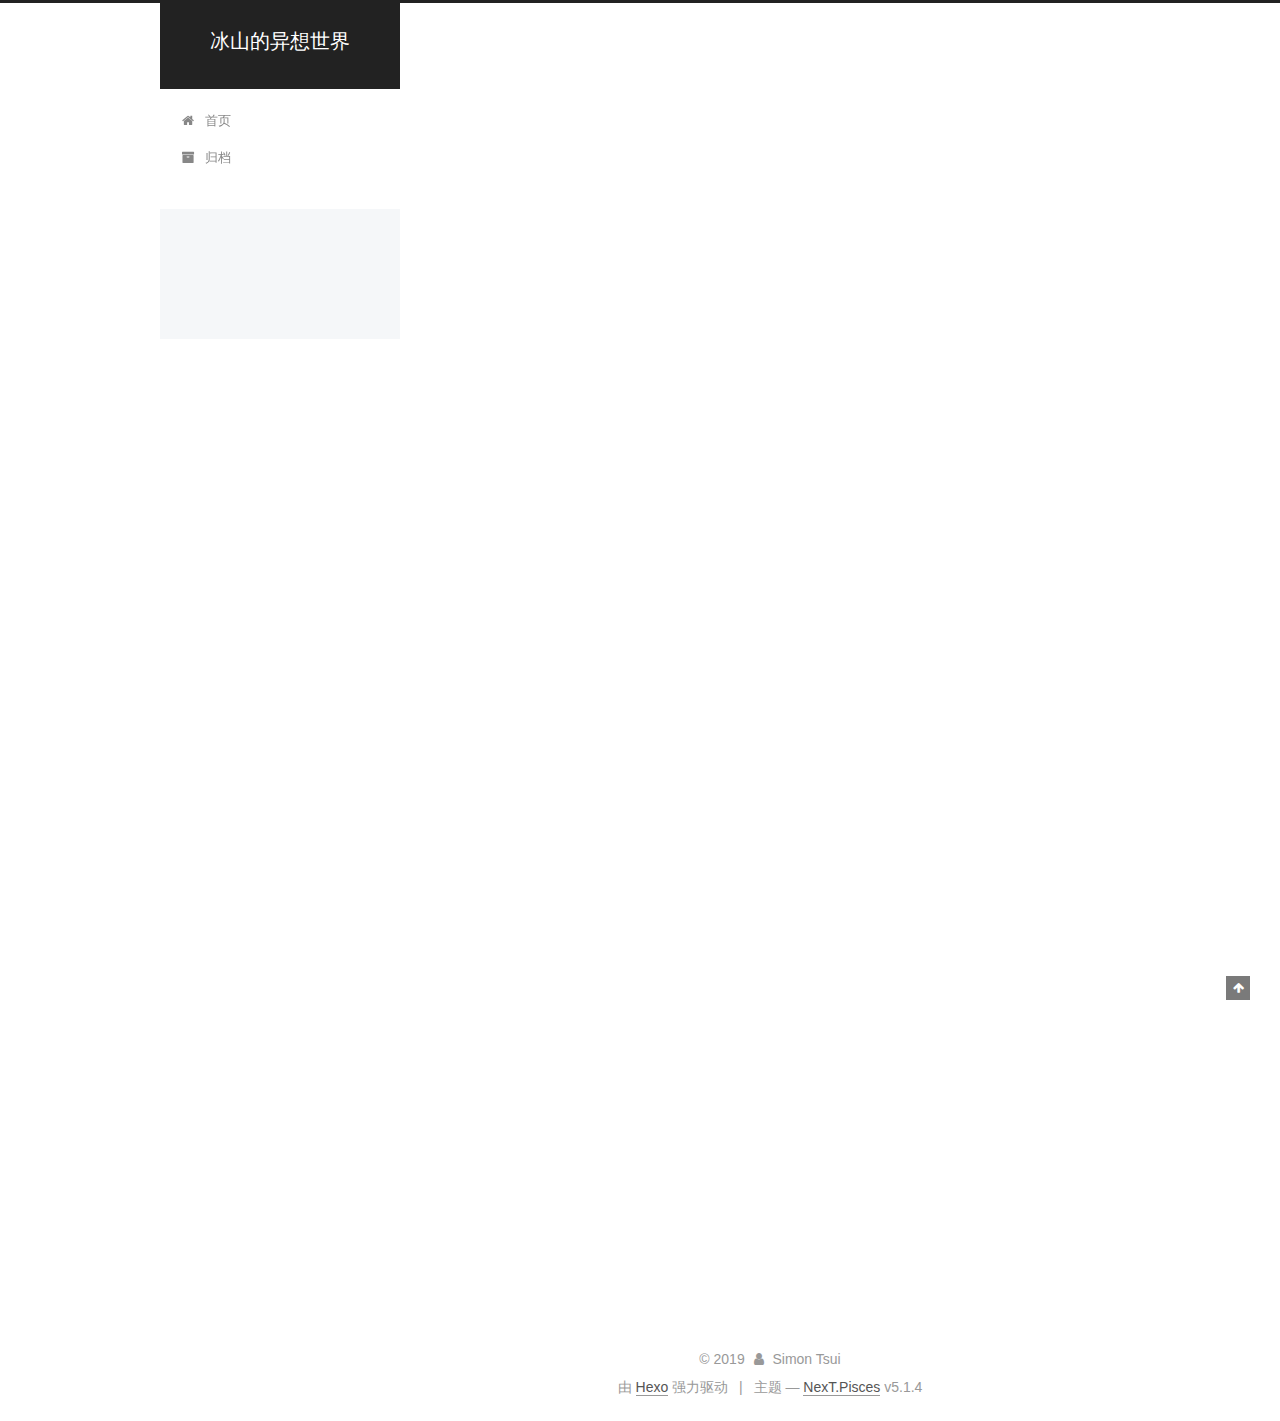
==== commit 2e6a9a1f: "Site updated: 2019-08-27 16:42:40" ====
--- a/index.html
+++ b/index.html
@@ -5,7 +5,7 @@
   
 
 
-<html class="theme-next pisces use-motion" lang="en">
+<html class="theme-next pisces use-motion" lang="zh-Hans">
 <head><meta name="generator" content="Hexo 3.9.0">
   <meta charset="UTF-8">
 <meta http-equiv="X-UA-Compatible" content="IE=edge">
@@ -80,12 +80,12 @@
 
 
 <meta property="og:type" content="website">
-<meta property="og:title" content="Hexo">
+<meta property="og:title" content="冰山的异想世界">
 <meta property="og:url" content="http://yoursite.com/index.html">
-<meta property="og:site_name" content="Hexo">
-<meta property="og:locale" content="en">
+<meta property="og:site_name" content="冰山的异想世界">
+<meta property="og:locale" content="zh-Hans">
 <meta name="twitter:card" content="summary">
-<meta name="twitter:title" content="Hexo">
+<meta name="twitter:title" content="冰山的异想世界">
 
 
 
@@ -101,7 +101,7 @@
     motion: {"enable":true,"async":false,"transition":{"post_block":"fadeIn","post_header":"slideDownIn","post_body":"slideDownIn","coll_header":"slideLeftIn","sidebar":"slideUpIn"}},
     duoshuo: {
       userId: '0',
-      author: 'Author'
+      author: '博主'
     },
     algolia: {
       applicationID: '',
@@ -121,7 +121,7 @@
 
 
 
-  <title>Hexo</title>
+  <title>冰山的异想世界</title>
   
 
 
@@ -133,7 +133,7 @@
 
 </head>
 
-<body itemscope itemtype="http://schema.org/WebPage" lang="en">
+<body itemscope itemtype="http://schema.org/WebPage" lang="zh-Hans">
 
   
   
@@ -152,7 +152,7 @@
     <div class="custom-logo-site-title">
       <a href="/" class="brand" rel="start">
         <span class="logo-line-before"><i></i></span>
-        <span class="site-title">Hexo</span>
+        <span class="site-title">冰山的异想世界</span>
         <span class="logo-line-after"><i></i></span>
       </a>
     </div>
@@ -182,7 +182,7 @@
             
               <i class="menu-item-icon fa fa-fw fa-home"></i> <br>
             
-            Home
+            首页
           </a>
         </li>
       
@@ -192,7 +192,7 @@
             
               <i class="menu-item-icon fa fa-fw fa-archive"></i> <br>
             
-            Archives
+            归档
           </a>
         </li>
       
@@ -232,13 +232,13 @@
     <link itemprop="mainEntityOfPage" href="http://yoursite.com/2019/08/27/My-first-Blog/">
 
     <span hidden itemprop="author" itemscope itemtype="http://schema.org/Person">
-      <meta itemprop="name" content="John Doe">
+      <meta itemprop="name" content="Simon Tsui">
       <meta itemprop="description" content>
       <meta itemprop="image" content="/images/avatar.gif">
     </span>
 
     <span hidden itemprop="publisher" itemscope itemtype="http://schema.org/Organization">
-      <meta itemprop="name" content="Hexo">
+      <meta itemprop="name" content="冰山的异想世界">
     </span>
 
     
@@ -258,9 +258,9 @@
                 <i class="fa fa-calendar-o"></i>
               </span>
               
-                <span class="post-meta-item-text">Posted on</span>
+                <span class="post-meta-item-text">发表于</span>
               
-              <time title="Post created" itemprop="dateCreated datePublished" datetime="2019-08-27T12:53:57+08:00">
+              <time title="创建于" itemprop="dateCreated datePublished" datetime="2019-08-27T12:53:57+08:00">
                 2019-08-27
               </time>
             
@@ -351,13 +351,13 @@
     <link itemprop="mainEntityOfPage" href="http://yoursite.com/2019/08/27/hello-world/">
 
     <span hidden itemprop="author" itemscope itemtype="http://schema.org/Person">
-      <meta itemprop="name" content="John Doe">
+      <meta itemprop="name" content="Simon Tsui">
       <meta itemprop="description" content>
       <meta itemprop="image" content="/images/avatar.gif">
     </span>
 
     <span hidden itemprop="publisher" itemscope itemtype="http://schema.org/Organization">
-      <meta itemprop="name" content="Hexo">
+      <meta itemprop="name" content="冰山的异想世界">
     </span>
 
     
@@ -377,9 +377,9 @@
                 <i class="fa fa-calendar-o"></i>
               </span>
               
-                <span class="post-meta-item-text">Posted on</span>
+                <span class="post-meta-item-text">发表于</span>
               
-              <time title="Post created" itemprop="dateCreated datePublished" datetime="2019-08-27T12:44:24+08:00">
+              <time title="创建于" itemprop="dateCreated datePublished" datetime="2019-08-27T12:44:24+08:00">
                 2019-08-27
               </time>
             
@@ -502,7 +502,7 @@
         <div class="site-overview">
           <div class="site-author motion-element" itemprop="author" itemscope itemtype="http://schema.org/Person">
             
-              <p class="site-author-name" itemprop="name">John Doe</p>
+              <p class="site-author-name" itemprop="name">Simon Tsui</p>
               <p class="site-description motion-element" itemprop="description"></p>
           </div>
 
@@ -514,7 +514,7 @@
                 <a href="/archives/">
               
                   <span class="site-state-item-count">2</span>
-                  <span class="site-state-item-name">posts</span>
+                  <span class="site-state-item-name">日志</span>
                 </a>
               </div>
             
@@ -558,13 +558,13 @@
   <span class="with-love">
     <i class="fa fa-user"></i>
   </span>
-  <span class="author" itemprop="copyrightHolder">John Doe</span>
+  <span class="author" itemprop="copyrightHolder">Simon Tsui</span>
 
   
 </div>
 
 
-  <div class="powered-by">Powered by <a class="theme-link" target="_blank" href="https://hexo.io">Hexo</a></div>
+  <div class="powered-by">由 <a class="theme-link" target="_blank" href="https://hexo.io">Hexo</a> 强力驱动</div>
 
 
 
@@ -572,7 +572,7 @@
 
 
 
-  <div class="theme-info">Theme &mdash; <a class="theme-link" target="_blank" href="https://github.com/iissnan/hexo-theme-next">NexT.Pisces</a> v5.1.4</div>
+  <div class="theme-info">主题 &mdash; <a class="theme-link" target="_blank" href="https://github.com/iissnan/hexo-theme-next">NexT.Pisces</a> v5.1.4</div>
 
 
 
--- a/css/main.css
+++ b/css/main.css
@@ -1823,7 +1823,7 @@
   width: 4px;
   height: 4px;
   border-radius: 50%;
-  background: #ffe4ff;
+  background: #940006;
 }
 .links-of-blogroll {
   font-size: 13px;
@@ -2991,3 +2991,7 @@
     text-align: justify;
   }
 }
+body {
+  background: url("/images/owl_4k_5k_wide.jpg");
+  background-attachment: fixed;
+}
